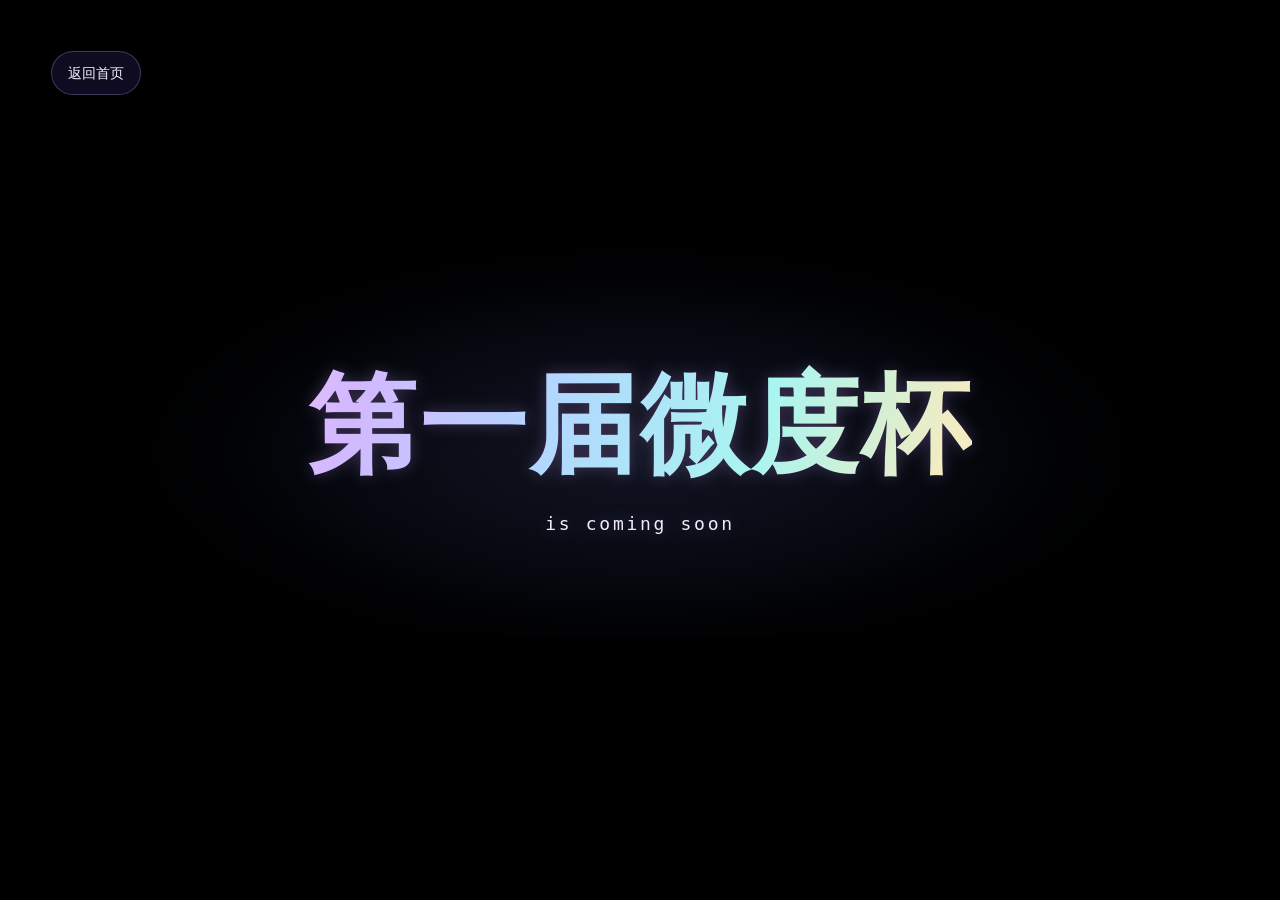
==== weidu-cup.html @ 7e23076c "Add files via upload" ====
<!doctype html>
<html lang="zh-CN">
<head>
  <meta charset="utf-8">
  <meta name="viewport" content="width=device-width, initial-scale=1">
  <meta name="color-scheme" content="dark">
  <meta name="description" content="第一届微度杯即将到来。">
  <title>微度杯 · Happy everyday</title>
  <link rel="icon" href="favicon.ico" sizes="any">
  <link rel="stylesheet" href="weidu-cup.css">
</head>
<body>
  <header class="cup-header">
    <a class="cup-back" href="index.html#top">返回首页</a>
  </header>
  <main class="cup-stage" aria-labelledby="cup-title">
    <div class="cup-reveal">
      <h1 class="cup-title" id="cup-title">
        <span class="cup-title-name">第一届微度杯</span>
        <span class="cup-title-status" lang="en">is coming soon</span>
      </h1>
    </div>
  </main>
</body>
</html>
---- weidu-cup.css ----
:root {
  color-scheme: dark;
  --stage: #000;
  --ink: #f4f2ff;
  --edge: clamp(16px, 4vw, 54px);
  --sans: "PingFang SC", "Microsoft YaHei", "Noto Sans CJK SC", system-ui, sans-serif;
}

*, *::before, *::after { box-sizing: border-box; }
body { margin: 0; background: var(--stage); color: var(--ink); font: 1rem/1.5 var(--sans); }

.cup-header {
  position: absolute;
  z-index: 1;
  top: max(var(--edge), env(safe-area-inset-top));
  left: max(var(--edge), env(safe-area-inset-left));
}
.cup-back {
  display: inline-flex;
  align-items: center;
  min-height: 44px;
  padding: 0 16px;
  border: 1px solid #c9bcff42;
  border-radius: 100px;
  background: #13102acd;
  color: var(--ink);
  font-size: .875rem;
  text-decoration: none;
  transition: background-color .25s ease, border-color .25s ease, box-shadow .25s ease;
}
.cup-back:hover {
  border-color: #d5b8ff95;
  background: #25203d;
  box-shadow: -4px 2px 18px #af6dff42, 4px -2px 20px #57e7ff2c;
}
.cup-back:focus-visible { outline: 2px solid #cbb7ff; outline-offset: 4px; }

.cup-stage {
  position: relative;
  isolation: isolate;
  display: grid;
  place-items: center;
  min-height: 100vh;
  min-height: 100svh;
  overflow: hidden;
  padding: max(82px, calc(var(--edge) + 50px)) var(--edge);
  background: var(--stage);
}
.cup-reveal {
  position: relative;
  isolation: isolate;
  max-width: 100%;
}
.cup-reveal::before {
  position: absolute;
  z-index: -1;
  inset: -70% -26% -58%;
  background: radial-gradient(ellipse at 50% 53%, #829dfb64 0%, #748ef94c 22%,
    #5277da35 43%, #344c9c14 58%, transparent 73%);
  opacity: .34;
  content: "";
  pointer-events: none;
  animation: cup-halo-breathe 4.8s ease-in-out infinite;
}

.cup-title {
  position: relative;
  display: grid;
  justify-items: center;
  gap: clamp(13px, 3vh, 25px);
  max-width: 100%;
  margin: 0;
  text-align: center;
  filter: drop-shadow(0 0 8px #c999ff45);
  animation: cup-breathe 4.8s ease-in-out infinite;
}
.cup-title-name {
  color: #ebd9ff;
  font-size: clamp(1.75rem, 8.7vw, 6.75rem);
  font-weight: 850;
  letter-spacing: .025em;
  line-height: 1.15;
}
@supports (background-clip: text) {
  .cup-title-name {
    background-image: linear-gradient(106deg, #facaf3 0%, #d3b8ff 17%, #b2d7ff 34%,
      #a9f5ef 52%, #f3ecc2 68%, #ffd6ec 84%, #d6c4ff 100%);
    background-clip: text;
    background-size: 175% 100%;
    background-position: 30% 50%;
    color: transparent;
    animation: cup-spectrum 8.8s ease-in-out infinite;
  }
}
.cup-title-status {
  color: #f1ebff;
  font: 500 clamp(.875rem, 1.7vw, 1.125rem)/1.35 Consolas, ui-monospace, monospace;
  letter-spacing: .15em;
}

@keyframes cup-breathe {
  0%, 100% { transform: scale(1); filter: drop-shadow(0 0 8px #c999ff45); }
  50% { transform: scale(1.028); filter: drop-shadow(0 0 21px #a298ff9c) drop-shadow(0 0 8px #70e7ff60); }
}
@keyframes cup-spectrum {
  0%, 100% { background-position: 0% 50%; }
  50% { background-position: 100% 50%; }
}
@keyframes cup-halo-breathe {
  0%, 100% { opacity: .34; transform: scale(.94); }
  50% { opacity: .85; transform: scale(1.045); }
}

@media (prefers-reduced-motion: reduce) {
  .cup-reveal::before, .cup-title, .cup-title-name { animation: none; }
  .cup-back { transition: none; }
}
@media (forced-colors: active) {
  .cup-title-name { background: none; color: CanvasText; }
}
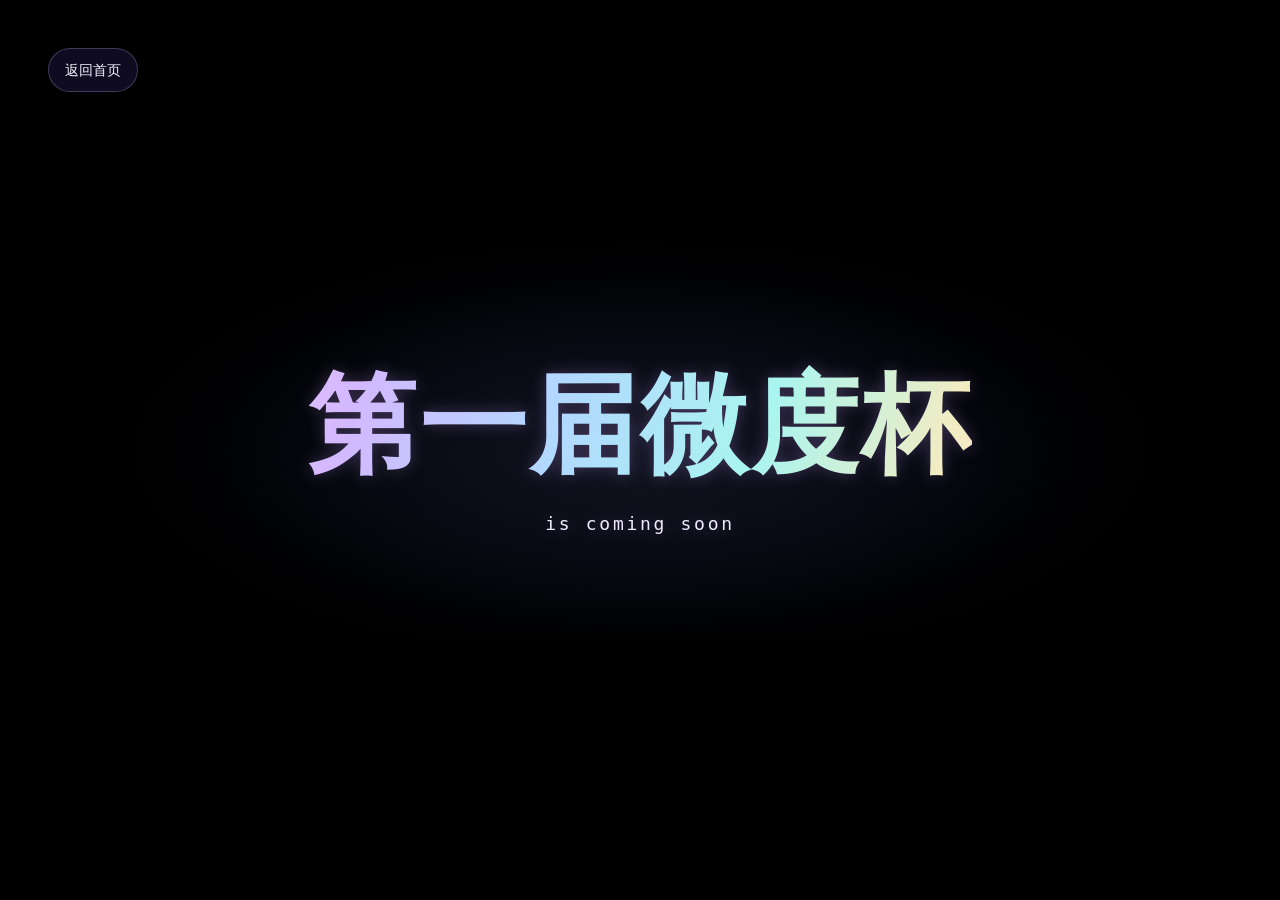
==== commit 4b8e548e: "Add files via upload" ====
--- a/weidu-cup.html
+++ b/weidu-cup.html
@@ -3,23 +3,83 @@
 <head>
   <meta charset="utf-8">
   <meta name="viewport" content="width=device-width, initial-scale=1">
-  <meta name="color-scheme" content="dark">
-  <meta name="description" content="第一届微度杯即将到来。">
+  <meta name="description" content="第一届微度杯晋级赛对阵图与实时赛果。">
   <title>微度杯 · Happy everyday</title>
   <link rel="icon" href="favicon.ico" sizes="any">
+  <link rel="apple-touch-icon" href="happy-everyday-mark.png">
   <link rel="stylesheet" href="weidu-cup.css">
+  <script defer src="weidu-cup-data.js"></script>
+  <script defer src="weidu-cup.js"></script>
 </head>
-<body>
-  <header class="cup-header">
-    <a class="cup-back" href="index.html#top">返回首页</a>
-  </header>
-  <main class="cup-stage" aria-labelledby="cup-title">
-    <div class="cup-reveal">
-      <h1 class="cup-title" id="cup-title">
-        <span class="cup-title-name">第一届微度杯</span>
-        <span class="cup-title-status" lang="en">is coming soon</span>
-      </h1>
-    </div>
-  </main>
+<body data-cup-mode="bracket" data-apple-theme="light">
+  <!-- 模式一：未开赛预告页（在 weidu-cup-data.js 中设 mode: "coming-soon" 时启用） -->
+  <div id="cup-coming-soon" class="cup-teaser" hidden>
+    <header class="cup-header">
+      <a class="cup-back" href="index.html#top">返回首页</a>
+    </header>
+    <main class="cup-stage" aria-labelledby="cup-teaser-title">
+      <div class="cup-reveal">
+        <h1 class="cup-title" id="cup-teaser-title">
+          <span class="cup-title-name">第一届微度杯</span>
+          <span class="cup-title-status" lang="en">is coming soon</span>
+        </h1>
+      </div>
+    </main>
+  </div>
+
+  <!-- 模式二：Apple 风格正式晋级赛对阵页（在 weidu-cup-data.js 中设 mode: "bracket" 时启用） -->
+  <div id="cup-bracket-app" class="apple-page">
+    <header class="apple-nav">
+      <div class="apple-nav-inner">
+        <div class="apple-nav-left">
+          <a class="apple-back-link" href="index.html#top" aria-label="返回 Happy everyday 首页">
+            <svg width="16" height="16" viewBox="0 0 16 16" fill="none" aria-hidden="true">
+              <path d="M10 3.5L5.5 8L10 12.5" stroke="currentColor" stroke-width="1.75" stroke-linecap="round" stroke-linejoin="round"/>
+            </svg>
+            <span>返回首页</span>
+          </a>
+          <span class="apple-nav-divider" aria-hidden="true"></span>
+          <span class="apple-nav-brand" id="nav-tournament-name">微度杯</span>
+        </div>
+
+        <div class="apple-nav-right">
+          <div class="apple-segmented" role="tablist" aria-label="赛区视图切换">
+            <button type="button" class="apple-seg-btn is-active" role="tab" aria-selected="true" data-zone-filter="all">全景对阵</button>
+            <button type="button" class="apple-seg-btn" role="tab" aria-selected="false" data-zone-filter="left" id="tab-left-zone">上半区</button>
+            <button type="button" class="apple-seg-btn" role="tab" aria-selected="false" data-zone-filter="center">总决赛</button>
+            <button type="button" class="apple-seg-btn" role="tab" aria-selected="false" data-zone-filter="right" id="tab-right-zone">下半区</button>
+          </div>
+          <button type="button" class="apple-theme-btn" id="apple-theme-toggle" aria-label="切换浅色或深色外观">
+            <span id="apple-theme-label">深色外观</span>
+          </button>
+        </div>
+      </div>
+    </header>
+
+    <main class="apple-main">
+      <section class="apple-hero" aria-labelledby="bracket-main-title">
+        <p class="apple-eyebrow" id="bracket-eyebrow">WEIDU CUP · TOURNAMENT</p>
+        <h1 class="apple-hero-title" id="bracket-main-title">第一届微度杯</h1>
+        <p class="apple-hero-subtitle" id="bracket-subtitle">双半区单败淘汰赛 · 胜者晋级 · 巅峰决战</p>
+
+        <div class="apple-metrics" id="bracket-metrics" aria-label="赛事概览指标"></div>
+      </section>
+
+      <section class="apple-showcase-shell" aria-label="晋级赛淘汰对阵图">
+        <div class="apple-bracket-surface">
+          <div class="bracket-scroll-viewport" id="bracket-viewport">
+            <div class="bracket-board" id="bracket-board">
+              <div class="bracket-round-headers" id="bracket-headers" aria-hidden="true"></div>
+              <div class="bracket-stage" id="bracket-stage">
+                <svg class="bracket-lines-svg" id="bracket-svg" aria-hidden="true"></svg>
+                <div class="bracket-columns" id="bracket-columns"></div>
+              </div>
+            </div>
+          </div>
+        </div>
+        <p class="apple-footnote">提示：将鼠标悬停或轻触任意队伍名称，可高亮追踪该队伍的完整晋级轨迹。</p>
+      </section>
+    </main>
+  </div>
 </body>
 </html>
--- a/weidu-cup.css
+++ b/weidu-cup.css
@@ -1,20 +1,874 @@
+/* ==========================================================================
+   Weidu Cup — Apple Minimalist Showcase Style + Symmetric Playoffs Bracket
+   Inspired by Cupertino HIG / StyleKit Apple Style
+   ========================================================================== */
+
 :root {
+  --apple-sans: -apple-system, BlinkMacSystemFont, "SF Pro Display", "SF Pro Text",
+    "PingFang SC", "Hiragino Sans GB", "Microsoft YaHei", "Noto Sans CJK SC", system-ui, sans-serif;
+  --edge: clamp(16px, 4vw, 48px);
+
+  /* Cupertino Light Tokens (Default Apple Showcase) */
+  --bg-canvas: #f5f5f7;
+  --bg-surface: #ffffff;
+  --bg-elevated: #ffffff;
+  --bg-subtle: #f5f5f7;
+  --bg-nav: rgba(255, 255, 255, 0.76);
+  --bg-seg: rgba(118, 118, 128, 0.12);
+  --bg-seg-active: #ffffff;
+
+  --ink-primary: #1d1d1f;
+  --ink-secondary: #6e6e73;
+  --ink-tertiary: #86868b;
+  --ink-loser: #8e8e93;
+
+  --line-hairline: rgba(0, 0, 0, 0.07);
+  --line-card: rgba(0, 0, 0, 0.08);
+  --line-connector: #d2d2d7;
+  --line-connector-win: #0071e3;
+
+  --accent-blue: #0071e3;
+  --accent-blue-soft: rgba(0, 113, 227, 0.10);
+  --accent-gold: #b8860b;
+  --accent-gold-bright: #d49b19;
+  --accent-gold-soft: rgba(212, 155, 25, 0.12);
+  --accent-gold-border: rgba(212, 155, 25, 0.34);
+
+  --shadow-surface: 0 20px 60px rgba(0, 0, 0, 0.045), 0 2px 10px rgba(0, 0, 0, 0.03);
+  --shadow-card: 0 2px 10px rgba(0, 0, 0, 0.035), 0 1px 2px rgba(0, 0, 0, 0.03);
+  --shadow-card-hover: 0 10px 26px rgba(0, 0, 0, 0.08), 0 2px 6px rgba(0, 0, 0, 0.04);
+  --shadow-finals: 0 14px 38px rgba(0, 0, 0, 0.075), 0 2px 8px rgba(0, 0, 0, 0.04);
+  --shadow-seg: 0 2px 6px rgba(0, 0, 0, 0.08), 0 0.5px 1px rgba(0, 0, 0, 0.06);
+}
+
+body[data-apple-theme="dark"] {
   color-scheme: dark;
+  --bg-canvas: #000000;
+  --bg-surface: #111113;
+  --bg-elevated: #1c1c1e;
+  --bg-subtle: #161618;
+  --bg-nav: rgba(22, 22, 24, 0.76);
+  --bg-seg: rgba(118, 118, 128, 0.24);
+  --bg-seg-active: #3a3a3c;
+
+  --ink-primary: #f5f5f7;
+  --ink-secondary: #a1a1a6;
+  --ink-tertiary: #6e6e73;
+  --ink-loser: #636366;
+
+  --line-hairline: rgba(255, 255, 255, 0.09);
+  --line-card: rgba(255, 255, 255, 0.10);
+  --line-connector: #38383a;
+  --line-connector-win: #2997ff;
+
+  --accent-blue: #2997ff;
+  --accent-blue-soft: rgba(41, 151, 255, 0.16);
+  --accent-gold: #f5c451;
+  --accent-gold-bright: #ffd469;
+  --accent-gold-soft: rgba(245, 196, 81, 0.15);
+  --accent-gold-border: rgba(245, 196, 81, 0.38);
+
+  --shadow-surface: 0 24px 64px rgba(0, 0, 0, 0.55);
+  --shadow-card: 0 4px 14px rgba(0, 0, 0, 0.32);
+  --shadow-card-hover: 0 12px 28px rgba(0, 0, 0, 0.52);
+  --shadow-finals: 0 16px 42px rgba(0, 0, 0, 0.58);
+  --shadow-seg: 0 2px 6px rgba(0, 0, 0, 0.35);
+}
+
+*, *::before, *::after {
+  box-sizing: border-box;
+}
+
+[hidden] {
+  display: none !important;
+}
+
+html {
+  -webkit-font-smoothing: antialiased;
+  -moz-osx-font-smoothing: grayscale;
+  text-rendering: optimizeLegibility;
+}
+
+body {
+  margin: 0;
+  background: var(--bg-canvas);
+  color: var(--ink-primary);
+  font-family: var(--apple-sans);
+  line-height: 1.47059;
+  transition: background-color 0.3s ease, color 0.3s ease;
+}
+
+body[data-cup-mode="coming-soon"] {
+  background: #000;
+  color: #f4f2ff;
+  color-scheme: dark;
+}
+
+button {
+  font: inherit;
+  color: inherit;
+  cursor: pointer;
+}
+
+/* ==========================================================================
+    Sticky Frosted Glass Navigation (Apple HIG)
+   ========================================================================== */
+.apple-nav {
+  position: sticky;
+  top: 0;
+  z-index: 30;
+  background: var(--bg-nav);
+  backdrop-filter: saturate(180%) blur(20px);
+  -webkit-backdrop-filter: saturate(180%) blur(20px);
+  border-bottom: 1px solid var(--line-hairline);
+}
+
+.apple-nav-inner {
+  max-width: 1480px;
+  margin: 0 auto;
+  min-height: 54px;
+  padding: 8px var(--edge);
+  display: flex;
+  align-items: center;
+  justify-content: space-between;
+  gap: 12px 20px;
+  flex-wrap: wrap;
+}
+
+.apple-nav-left {
+  display: flex;
+  align-items: center;
+  gap: 12px;
+}
+
+.apple-back-link {
+  display: inline-flex;
+  align-items: center;
+  gap: 4px;
+  color: var(--accent-blue);
+  text-decoration: none;
+  font-size: 0.875rem;
+  font-weight: 500;
+  padding: 6px 10px 6px 6px;
+  border-radius: 980px;
+  transition: background-color 0.2s ease, opacity 0.2s ease;
+}
+
+.apple-back-link:hover {
+  background: var(--accent-blue-soft);
+}
+
+.apple-nav-divider {
+  width: 1px;
+  height: 15px;
+  background: var(--line-hairline);
+}
+
+.apple-nav-brand {
+  font-size: 0.9rem;
+  font-weight: 600;
+  letter-spacing: -0.01em;
+  color: var(--ink-primary);
+}
+
+.apple-nav-right {
+  display: flex;
+  align-items: center;
+  gap: 10px;
+  flex-wrap: wrap;
+}
+
+.apple-segmented {
+  display: inline-flex;
+  align-items: center;
+  padding: 3px;
+  border-radius: 980px;
+  background: var(--bg-seg);
+  gap: 2px;
+}
+
+.apple-seg-btn {
+  border: 0;
+  background: transparent;
+  padding: 5px 13px;
+  border-radius: 980px;
+  font-size: 0.8125rem;
+  font-weight: 500;
+  color: var(--ink-secondary);
+  transition: background-color 0.22s ease, color 0.22s ease, box-shadow 0.22s ease;
+  white-space: nowrap;
+}
+
+.apple-seg-btn:hover {
+  color: var(--ink-primary);
+}
+
+.apple-seg-btn.is-active {
+  background: var(--bg-seg-active);
+  color: var(--ink-primary);
+  font-weight: 600;
+  box-shadow: var(--shadow-seg);
+}
+
+.apple-theme-btn {
+  border: 1px solid var(--line-card);
+  background: var(--bg-elevated);
+  color: var(--ink-primary);
+  padding: 6px 14px;
+  border-radius: 980px;
+  font-size: 0.8125rem;
+  font-weight: 500;
+  transition: border-color 0.2s ease, transform 0.18s ease, box-shadow 0.2s ease;
+}
+
+.apple-theme-btn:hover {
+  box-shadow: var(--shadow-card);
+}
+
+/* ==========================================================================
+    Apple Product Showcase Hero Section
+   ========================================================================== */
+.apple-main {
+  max-width: 1520px;
+  margin: 0 auto;
+  padding: clamp(22px, 3vw, 40px) var(--edge) clamp(40px, 5vw, 72px);
+}
+
+.apple-hero {
+  text-align: center;
+  max-width: 760px;
+  margin: 0 auto clamp(20px, 2.6vw, 32px);
+}
+
+.apple-eyebrow {
+  margin: 0 0 6px;
+  font-size: 0.76rem;
+  font-weight: 600;
+  letter-spacing: 0.12em;
+  text-transform: uppercase;
+  color: var(--accent-blue);
+}
+
+.apple-hero-title {
+  margin: 0;
+  font-size: clamp(1.95rem, 3.8vw, 2.85rem);
+  font-weight: 700;
+  letter-spacing: -0.032em;
+  line-height: 1.08;
+  color: var(--ink-primary);
+}
+
+.apple-hero-subtitle {
+  margin: 8px auto 0;
+  font-size: clamp(0.92rem, 1.3vw, 1.06rem);
+  font-weight: 400;
+  letter-spacing: -0.01em;
+  color: var(--ink-secondary);
+}
+
+.apple-metrics {
+  margin-top: 16px;
+  display: inline-flex;
+  flex-wrap: wrap;
+  justify-content: center;
+  gap: 10px;
+}
+
+.apple-metric-pill {
+  display: inline-flex;
+  align-items: center;
+  gap: 8px;
+  padding: 7px 16px;
+  border-radius: 980px;
+  background: var(--bg-elevated);
+  border: 1px solid var(--line-card);
+  box-shadow: var(--shadow-card);
+  font-size: 0.84rem;
+}
+
+.apple-metric-label {
+  color: var(--ink-tertiary);
+}
+
+.apple-metric-value {
+  font-weight: 600;
+  color: var(--ink-primary);
+  font-variant-numeric: tabular-nums;
+}
+
+.apple-metric-pill.is-champion {
+  border-color: var(--accent-gold-border);
+  background: var(--accent-gold-soft);
+}
+
+.apple-metric-pill.is-champion .apple-metric-value {
+  color: var(--accent-gold);
+}
+
+/* ==========================================================================
+    Showcase Surface & Bracket Board
+   ========================================================================== */
+.apple-showcase-shell {
+  display: flex;
+  flex-direction: column;
+  gap: 16px;
+}
+
+.apple-bracket-surface {
+  background: var(--bg-surface);
+  border: 1px solid var(--line-hairline);
+  border-radius: 28px;
+  box-shadow: var(--shadow-surface);
+  padding: clamp(18px, 2.2vw, 28px) clamp(20px, 2.6vw, 34px);
+  overflow: hidden;
+  transition: background-color 0.3s ease, border-color 0.3s ease;
+}
+
+.bracket-scroll-viewport {
+  width: 100%;
+  overflow-x: auto;
+  overflow-y: hidden;
+  padding-bottom: 4px;
+  scrollbar-width: thin;
+}
+
+.bracket-board {
+  min-width: 1140px;
+  width: 100%;
+}
+
+.bracket-board[data-team-count="8"] {
+  min-width: 900px;
+}
+
+.bracket-board[data-zone-view="left"],
+.bracket-board[data-zone-view="right"] {
+  min-width: 620px;
+  max-width: 840px;
+  margin: 0 auto;
+}
+
+.bracket-board[data-zone-view="center"] {
+  min-width: 300px;
+  max-width: 440px;
+  margin: 0 auto;
+}
+
+/* Round Headers */
+.bracket-round-headers {
+  display: grid;
+  gap: 18px;
+  margin-bottom: 14px;
+  padding-bottom: 12px;
+  border-bottom: 1px solid var(--line-hairline);
+}
+
+.bracket-round-headers[data-cols="7"] {
+  grid-template-columns: minmax(136px, 1fr) minmax(136px, 1fr) minmax(136px, 1fr) minmax(248px, 1.45fr) minmax(136px, 1fr) minmax(136px, 1fr) minmax(136px, 1fr);
+}
+
+.bracket-round-headers[data-cols="5"] {
+  grid-template-columns: minmax(150px, 1fr) minmax(150px, 1fr) minmax(260px, 1.45fr) minmax(150px, 1fr) minmax(150px, 1fr);
+}
+
+.bracket-round-headers[data-cols="3"] {
+  grid-template-columns: repeat(3, minmax(160px, 1fr));
+}
+
+.bracket-round-headers[data-cols="2"] {
+  grid-template-columns: repeat(2, minmax(180px, 1fr));
+}
+
+.bracket-round-headers[data-cols="1"] {
+  grid-template-columns: minmax(260px, 460px);
+  justify-content: center;
+}
+
+.round-col-header {
+  text-align: center;
+  display: flex;
+  flex-direction: column;
+  gap: 2px;
+}
+
+.round-col-zone {
+  font-size: 0.7rem;
+  font-weight: 600;
+  letter-spacing: 0.08em;
+  text-transform: uppercase;
+  color: var(--ink-tertiary);
+}
+
+.round-col-title {
+  font-size: 0.86rem;
+  font-weight: 600;
+  color: var(--ink-secondary);
+}
+
+.round-col-header.is-center .round-col-zone {
+  color: var(--accent-gold);
+}
+
+.round-col-header.is-center .round-col-title {
+  color: var(--ink-primary);
+  font-weight: 700;
+}
+
+/* Bracket Stage & Dynamic SVG Connectors */
+.bracket-stage {
+  position: relative;
+  min-height: 516px;
+}
+
+.bracket-board[data-team-count="8"] .bracket-stage {
+  min-height: 440px;
+}
+
+.bracket-board[data-zone-view="center"] .bracket-stage {
+  min-height: 320px;
+}
+
+.bracket-lines-svg {
+  position: absolute;
+  inset: 0;
+  width: 100%;
+  height: 100%;
+  pointer-events: none;
+  z-index: 1;
+  overflow: visible;
+}
+
+.bracket-connector {
+  fill: none;
+  stroke: var(--line-connector);
+  stroke-width: 1.65;
+  stroke-linecap: round;
+  stroke-linejoin: round;
+  transition: stroke 0.25s ease, stroke-width 0.25s ease, opacity 0.25s ease;
+}
+
+.bracket-connector.is-decided {
+  stroke: color-mix(in srgb, var(--accent-blue) 48%, var(--line-connector));
+}
+
+.bracket-connector.is-gold {
+  stroke: color-mix(in srgb, var(--accent-gold-bright) 68%, var(--line-connector));
+}
+
+/* Columns Grid */
+.bracket-columns {
+  position: relative;
+  z-index: 2;
+  display: grid;
+  gap: 18px;
+  min-height: inherit;
+}
+
+.bracket-columns[data-cols="7"] {
+  grid-template-columns: minmax(136px, 1fr) minmax(136px, 1fr) minmax(136px, 1fr) minmax(248px, 1.45fr) minmax(136px, 1fr) minmax(136px, 1fr) minmax(136px, 1fr);
+}
+
+.bracket-columns[data-cols="5"] {
+  grid-template-columns: minmax(150px, 1fr) minmax(150px, 1fr) minmax(260px, 1.45fr) minmax(150px, 1fr) minmax(150px, 1fr);
+}
+
+.bracket-columns[data-cols="3"] {
+  grid-template-columns: repeat(3, minmax(160px, 1fr));
+}
+
+.bracket-columns[data-cols="2"] {
+  grid-template-columns: repeat(2, minmax(180px, 1fr));
+}
+
+.bracket-columns[data-cols="1"] {
+  grid-template-columns: minmax(260px, 440px);
+  justify-content: center;
+}
+
+.bracket-col {
+  display: flex;
+  flex-direction: column;
+  justify-content: space-around;
+  gap: 10px;
+}
+
+/* ==========================================================================
+    Matchup Card (Pure Team Name + Score, Zero Clutter)
+   ========================================================================== */
+.match-card {
+  background: var(--bg-elevated);
+  border: 1px solid var(--line-card);
+  border-radius: 14px;
+  box-shadow: var(--shadow-card);
+  overflow: hidden;
+  transition: transform 0.22s cubic-bezier(0.22, 1, 0.36, 1),
+    box-shadow 0.22s ease,
+    border-color 0.22s ease,
+    opacity 0.22s ease;
+}
+
+.match-card:hover {
+  transform: translateY(-1.5px);
+  box-shadow: var(--shadow-card-hover);
+}
+
+.team-slot {
+  display: flex;
+  align-items: center;
+  justify-content: space-between;
+  gap: 8px;
+  padding: 8px 12px;
+  min-height: 36px;
+  transition: background-color 0.2s ease, opacity 0.2s ease;
+}
+
+.team-slot + .team-slot {
+  border-top: 1px solid var(--line-hairline);
+}
+
+.team-name-wrap {
+  display: flex;
+  align-items: center;
+  gap: 7px;
+  min-width: 0;
+  flex: 1;
+}
+
+.win-dot {
+  width: 6px;
+  height: 6px;
+  border-radius: 50%;
+  flex: none;
+  background: transparent;
+  transition: background-color 0.2s ease, transform 0.2s ease;
+}
+
+.team-name {
+  font-size: 0.875rem;
+  font-weight: 500;
+  color: var(--ink-primary);
+  white-space: nowrap;
+  overflow: hidden;
+  text-overflow: ellipsis;
+  letter-spacing: -0.01em;
+}
+
+.team-score {
+  flex: none;
+  min-width: 26px;
+  height: 23px;
+  padding: 0 7px;
+  border-radius: 7px;
+  display: inline-flex;
+  align-items: center;
+  justify-content: center;
+  font-size: 0.82rem;
+  font-weight: 600;
+  font-variant-numeric: tabular-nums;
+  background: var(--bg-subtle);
+  color: var(--ink-secondary);
+}
+
+/* Winner / Loser / Pending Hierarchy */
+.team-slot.is-winner {
+  background: color-mix(in srgb, var(--accent-blue) 4%, transparent);
+}
+
+.team-slot.is-winner .win-dot {
+  background: var(--accent-blue);
+}
+
+.team-slot.is-winner .team-name {
+  font-weight: 650;
+  color: var(--ink-primary);
+}
+
+.team-slot.is-winner .team-score {
+  background: var(--accent-blue-soft);
+  color: var(--accent-blue);
+  font-weight: 700;
+}
+
+.team-slot.is-loser .team-name {
+  color: var(--ink-loser);
+  font-weight: 400;
+}
+
+.team-slot.is-loser .team-score {
+  background: transparent;
+  color: var(--ink-loser);
+  font-weight: 500;
+}
+
+.team-slot.is-tbd .team-name {
+  color: var(--ink-tertiary);
+  font-weight: 400;
+}
+
+.team-slot.is-tbd .team-score {
+  background: transparent;
+  color: var(--ink-tertiary);
+  font-weight: 400;
+}
+
+/* ==========================================================================
+    Center Championship Column (Trophy + Side-by-Side Finals Duel like NBA Playoffs)
+   ========================================================================== */
+.bracket-col-center {
+  position: relative;
+  display: flex;
+  flex-direction: column;
+  justify-content: center;
+  align-items: stretch;
+}
+
+.finals-assembly {
+  position: relative;
+  display: flex;
+  flex-direction: column;
+  align-items: center;
+}
+
+/* Champion Trophy Card anchored right above the Finals Duel Card */
+.champion-crown-card {
+  position: absolute;
+  bottom: calc(100% + 18px);
+  left: 50%;
+  transform: translateX(-50%);
+  width: min(100%, 236px);
+  padding: 14px 16px;
+  border-radius: 20px;
+  background: var(--bg-elevated);
+  border: 1px solid var(--line-card);
+  box-shadow: var(--shadow-card);
+  text-align: center;
+  display: flex;
+  flex-direction: column;
+  align-items: center;
+  gap: 5px;
+  transition: border-color 0.25s ease, box-shadow 0.25s ease, transform 0.25s ease;
+}
+
+.bracket-board[data-zone-view="center"] .champion-crown-card {
+  position: static;
+  transform: none;
+  margin-bottom: 18px;
+}
+
+.champion-crown-card.has-champion {
+  border-color: var(--accent-gold-border);
+  background:
+    radial-gradient(ellipse at 50% 0%, var(--accent-gold-soft), transparent 72%),
+    var(--bg-elevated);
+  box-shadow: 0 12px 32px rgba(212, 155, 25, 0.14), var(--shadow-card);
+}
+
+.trophy-icon {
+  width: 36px;
+  height: 36px;
+  display: grid;
+  place-items: center;
+  border-radius: 11px;
+  background: var(--accent-gold-soft);
+  color: var(--accent-gold-bright);
+}
+
+.champion-label {
+  font-size: 0.7rem;
+  font-weight: 600;
+  letter-spacing: 0.1em;
+  text-transform: uppercase;
+  color: var(--accent-gold);
+}
+
+.champion-name {
+  font-size: 1.06rem;
+  font-weight: 700;
+  letter-spacing: -0.02em;
+  color: var(--ink-primary);
+  max-width: 100%;
+  white-space: nowrap;
+  overflow: hidden;
+  text-overflow: ellipsis;
+}
+
+.champion-crown-card:not(.has-champion) .champion-name {
+  color: var(--ink-tertiary);
+  font-weight: 500;
+  font-size: 0.92rem;
+}
+
+/* Side-by-Side Horizontal Grand Finals Card (NBA Playoffs Center Style, Name + Score Only) */
+.finals-duel-card {
+  width: 100%;
+  background: var(--bg-elevated);
+  border: 1px solid var(--line-card);
+  border-radius: 20px;
+  box-shadow: var(--shadow-finals);
+  padding: 14px;
+  display: flex;
+  flex-direction: column;
+  gap: 10px;
+}
+
+.finals-duel-badge {
+  text-align: center;
+  font-size: 0.72rem;
+  font-weight: 600;
+  letter-spacing: 0.08em;
+  color: var(--ink-tertiary);
+}
+
+.finals-duel-grid {
+  display: grid;
+  grid-template-columns: 1fr auto 1fr;
+  align-items: stretch;
+  gap: 8px;
+}
+
+.finals-contender {
+  display: flex;
+  flex-direction: column;
+  align-items: center;
+  justify-content: center;
+  gap: 8px;
+  padding: 14px 8px;
+  border-radius: 14px;
+  background: var(--bg-subtle);
+  border: 1px solid transparent;
+  text-align: center;
+  min-width: 0;
+  transition: border-color 0.2s ease, background-color 0.2s ease, opacity 0.2s ease;
+}
+
+.finals-contender-zone {
+  font-size: 0.68rem;
+  font-weight: 600;
+  color: var(--ink-tertiary);
+  letter-spacing: 0.04em;
+}
+
+.finals-contender-name {
+  font-size: 0.94rem;
+  font-weight: 650;
+  color: var(--ink-primary);
+  width: 100%;
+  white-space: nowrap;
+  overflow: hidden;
+  text-overflow: ellipsis;
+}
+
+.finals-contender-score {
+  font-size: 1.5rem;
+  font-weight: 700;
+  line-height: 1.1;
+  font-variant-numeric: tabular-nums;
+  letter-spacing: -0.03em;
+  color: var(--ink-secondary);
+}
+
+.finals-contender.is-winner {
+  background: var(--accent-gold-soft);
+  border-color: var(--accent-gold-border);
+}
+
+.finals-contender.is-winner .finals-contender-score {
+  color: var(--accent-gold);
+}
+
+.finals-contender.is-loser {
+  opacity: 0.62;
+}
+
+.finals-contender.is-tbd .finals-contender-name,
+.finals-contender.is-tbd .finals-contender-score {
+  color: var(--ink-tertiary);
+  font-weight: 500;
+}
+
+.finals-vs {
+   align-self: center;
+  font-size: 0.72rem;
+  font-weight: 700;
+  letter-spacing: 0.06em;
+  color: var(--ink-tertiary);
+}
+
+/* ==========================================================================
+    Interactive Team Journey Highlight (Hover / Tap any team)
+   ========================================================================== */
+.bracket-board.is-highlighting .team-slot:not(.is-team-focus),
+.bracket-board.is-highlighting .finals-contender:not(.is-team-focus) {
+  opacity: 0.34;
+}
+
+.bracket-board.is-highlighting .team-slot.is-team-focus {
+  background: var(--accent-blue-soft);
+  opacity: 1;
+}
+
+.bracket-board.is-highlighting .finals-contender.is-team-focus {
+  opacity: 1;
+  border-color: var(--accent-blue);
+}
+
+.bracket-board.is-highlighting .bracket-connector:not(.is-path-focus) {
+  opacity: 0.22;
+}
+
+.bracket-board.is-highlighting .bracket-connector.is-path-focus {
+  stroke: var(--accent-blue);
+  stroke-width: 2.5;
+  opacity: 1;
+}
+
+.apple-footnote {
+  margin: 0;
+  text-align: center;
+  font-size: 0.8125rem;
+  color: var(--ink-tertiary);
+}
+
+/* ==========================================================================
+    Responsive Adjustments
+   ========================================================================== */
+@media (max-width: 780px) {
+  .apple-nav-inner {
+    justify-content: center;
+  }
+  .apple-nav-left {
+    width: 100%;
+    justify-content: space-between;
+  }
+  .apple-nav-divider {
+    display: none;
+  }
+  .apple-nav-right {
+    width: 100%;
+    justify-content: space-between;
+  }
+  .apple-seg-btn {
+    padding: 5px 10px;
+    font-size: 0.76rem;
+  }
+}
+
+/* ==========================================================================
+    Preserved "Coming Soon" Teaser Styles (mode: "coming-soon")
+   ========================================================================== */
+.cup-teaser {
   --stage: #000;
   --ink: #f4f2ff;
-  --edge: clamp(16px, 4vw, 54px);
-  --sans: "PingFang SC", "Microsoft YaHei", "Noto Sans CJK SC", system-ui, sans-serif;
-}
-
-*, *::before, *::after { box-sizing: border-box; }
-body { margin: 0; background: var(--stage); color: var(--ink); font: 1rem/1.5 var(--sans); }
+  position: relative;
+}
 
 .cup-header {
   position: absolute;
-  z-index: 1;
+  z-index: 2;
   top: max(var(--edge), env(safe-area-inset-top));
   left: max(var(--edge), env(safe-area-inset-left));
 }
+
 .cup-back {
   display: inline-flex;
   align-items: center;
@@ -23,17 +877,17 @@
   border: 1px solid #c9bcff42;
   border-radius: 100px;
   background: #13102acd;
-  color: var(--ink);
-  font-size: .875rem;
+  color: #f4f2ff;
+  font-size: 0.875rem;
   text-decoration: none;
-  transition: background-color .25s ease, border-color .25s ease, box-shadow .25s ease;
-}
+  transition: background-color 0.25s ease, border-color 0.25s ease, box-shadow 0.25s ease;
+}
+
 .cup-back:hover {
   border-color: #d5b8ff95;
   background: #25203d;
   box-shadow: -4px 2px 18px #af6dff42, 4px -2px 20px #57e7ff2c;
 }
-.cup-back:focus-visible { outline: 2px solid #cbb7ff; outline-offset: 4px; }
 
 .cup-stage {
   position: relative;
@@ -44,20 +898,22 @@
   min-height: 100svh;
   overflow: hidden;
   padding: max(82px, calc(var(--edge) + 50px)) var(--edge);
-  background: var(--stage);
-}
+  background: #000;
+}
+
 .cup-reveal {
   position: relative;
   isolation: isolate;
   max-width: 100%;
 }
+
 .cup-reveal::before {
   position: absolute;
   z-index: -1;
   inset: -70% -26% -58%;
   background: radial-gradient(ellipse at 50% 53%, #829dfb64 0%, #748ef94c 22%,
     #5277da35 43%, #344c9c14 58%, transparent 73%);
-  opacity: .34;
+  opacity: 0.34;
   content: "";
   pointer-events: none;
   animation: cup-halo-breathe 4.8s ease-in-out infinite;
@@ -74,13 +930,15 @@
   filter: drop-shadow(0 0 8px #c999ff45);
   animation: cup-breathe 4.8s ease-in-out infinite;
 }
+
 .cup-title-name {
   color: #ebd9ff;
   font-size: clamp(1.75rem, 8.7vw, 6.75rem);
   font-weight: 850;
-  letter-spacing: .025em;
+  letter-spacing: 0.025em;
   line-height: 1.15;
 }
+
 @supports (background-clip: text) {
   .cup-title-name {
     background-image: linear-gradient(106deg, #facaf3 0%, #d3b8ff 17%, #b2d7ff 34%,
@@ -92,29 +950,29 @@
     animation: cup-spectrum 8.8s ease-in-out infinite;
   }
 }
+
 .cup-title-status {
   color: #f1ebff;
-  font: 500 clamp(.875rem, 1.7vw, 1.125rem)/1.35 Consolas, ui-monospace, monospace;
-  letter-spacing: .15em;
+  font: 500 clamp(0.875rem, 1.7vw, 1.125rem)/1.35 Consolas, ui-monospace, monospace;
+  letter-spacing: 0.15em;
 }
 
 @keyframes cup-breathe {
   0%, 100% { transform: scale(1); filter: drop-shadow(0 0 8px #c999ff45); }
   50% { transform: scale(1.028); filter: drop-shadow(0 0 21px #a298ff9c) drop-shadow(0 0 8px #70e7ff60); }
 }
+
 @keyframes cup-spectrum {
   0%, 100% { background-position: 0% 50%; }
   50% { background-position: 100% 50%; }
 }
+
 @keyframes cup-halo-breathe {
-  0%, 100% { opacity: .34; transform: scale(.94); }
-  50% { opacity: .85; transform: scale(1.045); }
+  0%, 100% { opacity: 0.34; transform: scale(0.94); }
+  50% { opacity: 0.85; transform: scale(1.045); }
 }
 
 @media (prefers-reduced-motion: reduce) {
   .cup-reveal::before, .cup-title, .cup-title-name { animation: none; }
-  .cup-back { transition: none; }
-}
-@media (forced-colors: active) {
-  .cup-title-name { background: none; color: CanvasText; }
-}
+  .match-card, .bracket-connector { transition: none; }
+}
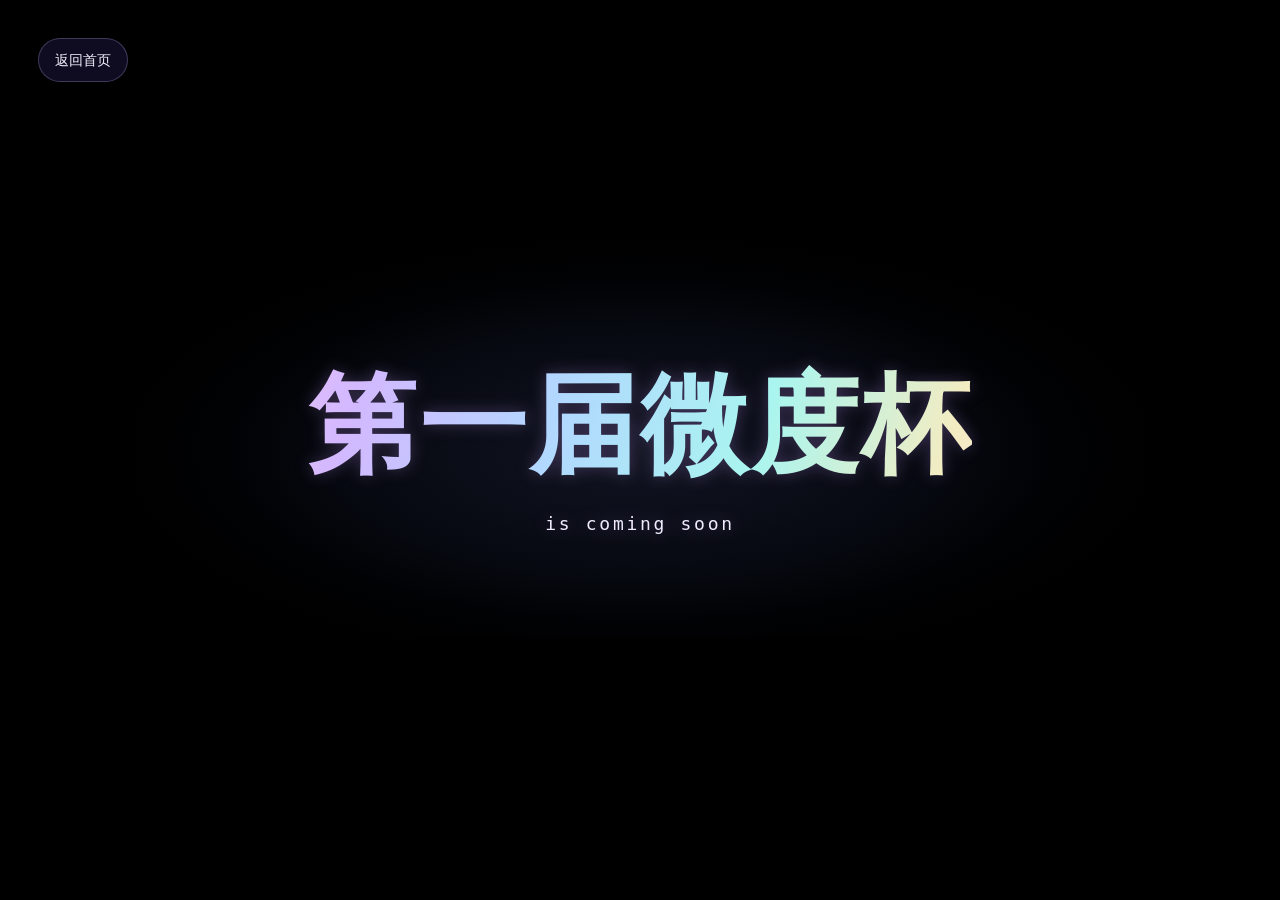
==== commit c14ba947: "Add files via upload" ====
--- a/weidu-cup.html
+++ b/weidu-cup.html
@@ -3,15 +3,16 @@
 <head>
   <meta charset="utf-8">
   <meta name="viewport" content="width=device-width, initial-scale=1">
-  <meta name="description" content="第一届微度杯晋级赛对阵图与实时赛果。">
+  <meta name="description" content="第一届微度杯晋级赛对阵图、个人积分榜与实时赛果。">
   <title>微度杯 · Happy everyday</title>
-  <link rel="icon" href="favicon.ico" sizes="any">
+  <link rel="icon" href="favicon.ico?v=2" sizes="any">
+  <link rel="icon" href="happy-everyday-mark.svg" type="image/svg+xml">
   <link rel="apple-touch-icon" href="happy-everyday-mark.png">
   <link rel="stylesheet" href="weidu-cup.css">
   <script defer src="weidu-cup-data.js"></script>
   <script defer src="weidu-cup.js"></script>
 </head>
-<body data-cup-mode="bracket" data-apple-theme="light">
+<body data-cup-mode="bracket" data-apple-theme="dark">
   <!-- 模式一：未开赛预告页（在 weidu-cup-data.js 中设 mode: "coming-soon" 时启用） -->
   <div id="cup-coming-soon" class="cup-teaser" hidden>
     <header class="cup-header">
@@ -39,33 +40,82 @@
             <span>返回首页</span>
           </a>
           <span class="apple-nav-divider" aria-hidden="true"></span>
-          <span class="apple-nav-brand" id="nav-tournament-name">微度杯</span>
+          <div class="apple-brand-wrap">
+            <img class="apple-brand-mark" src="happy-everyday-mark.png" alt="" width="24" height="24">
+            <span class="apple-nav-brand" id="nav-tournament-name">第一届微度杯</span>
+          </div>
         </div>
 
         <div class="apple-nav-right">
-          <div class="apple-segmented" role="tablist" aria-label="赛区视图切换">
+          <!-- 原版双区视图下的分区筛选（仅当 mode: "bracket" 时显示） -->
+          <div class="apple-segmented" id="symmetric-zone-tabs" role="tablist" aria-label="赛区视图切换" hidden>
             <button type="button" class="apple-seg-btn is-active" role="tab" aria-selected="true" data-zone-filter="all">全景对阵</button>
             <button type="button" class="apple-seg-btn" role="tab" aria-selected="false" data-zone-filter="left" id="tab-left-zone">上半区</button>
             <button type="button" class="apple-seg-btn" role="tab" aria-selected="false" data-zone-filter="center">总决赛</button>
             <button type="button" class="apple-seg-btn" role="tab" aria-selected="false" data-zone-filter="right" id="tab-right-zone">下半区</button>
           </div>
+
           <button type="button" class="apple-theme-btn" id="apple-theme-toggle" aria-label="切换浅色或深色外观">
-            <span id="apple-theme-label">深色外观</span>
+            <span id="apple-theme-label">浅色外观</span>
           </button>
         </div>
       </div>
     </header>
 
-    <main class="apple-main">
+    <main class="apple-main" id="apple-main">
       <section class="apple-hero" aria-labelledby="bracket-main-title">
         <p class="apple-eyebrow" id="bracket-eyebrow">WEIDU CUP · TOURNAMENT</p>
         <h1 class="apple-hero-title" id="bracket-main-title">第一届微度杯</h1>
-        <p class="apple-hero-subtitle" id="bracket-subtitle">双半区单败淘汰赛 · 胜者晋级 · 巅峰决战</p>
-
-        <div class="apple-metrics" id="bracket-metrics" aria-label="赛事概览指标"></div>
       </section>
 
-      <section class="apple-showcase-shell" aria-label="晋级赛淘汰对阵图">
+      <!-- 视图选项 A（新增）：左侧个人积分表 + 右侧从下到上金字塔晋级图 -->
+      <section id="view-pyramid" class="pyramid-workspace" aria-label="个人积分榜与金字塔晋级图">
+        <aside class="apple-standings-card" aria-labelledby="standings-title">
+          <div class="standings-header">
+            <div>
+              <p class="standings-eyebrow">STANDINGS</p>
+              <h2 class="standings-title" id="standings-title">个人积分榜</h2>
+            </div>
+            <span class="standings-meta" id="standings-count"></span>
+          </div>
+
+          <div class="standings-table-wrap">
+            <table class="standings-table">
+              <thead>
+                <tr>
+                  <th scope="col" class="col-rank">#</th>
+                  <th scope="col" class="col-player">姓名</th>
+                  <th scope="col" class="col-pts">个人积分</th>
+                  <th scope="col" class="col-gd">净胜球</th>
+                </tr>
+              </thead>
+              <tbody id="standings-tbody"></tbody>
+            </table>
+          </div>
+        </aside>
+
+        <div class="apple-pyramid-shell">
+          <div class="apple-bracket-surface pyramid-surface">
+            <div class="pyramid-surface-header">
+              <div class="pyramid-header-titles">
+                <span class="pyramid-eyebrow">CHAMPIONSHIP PYRAMID</span>
+                <h2 class="pyramid-title">八强淘汰晋级图</h2>
+              </div>
+            </div>
+
+            <div class="bracket-scroll-viewport">
+              <div class="pyramid-board" id="pyramid-board">
+                <svg class="bracket-lines-svg" id="pyramid-svg" aria-hidden="true"></svg>
+                <div class="pyramid-tiers" id="pyramid-tiers"></div>
+              </div>
+            </div>
+          </div>
+          <p class="apple-footnote">提示：悬停或轻触左侧积分榜姓名或右侧对阵选手，可联动高亮该选手的排名与晋级路径。</p>
+        </div>
+      </section>
+
+      <!-- 视图选项 B（保留原版）：16队/8队双半区左右对称汇聚对阵图 -->
+      <section id="view-symmetric" class="apple-showcase-shell" aria-label="双半区淘汰对阵图" hidden>
         <div class="apple-bracket-surface">
           <div class="bracket-scroll-viewport" id="bracket-viewport">
             <div class="bracket-board" id="bracket-board">
--- a/weidu-cup.css
+++ b/weidu-cup.css
@@ -1,18 +1,20 @@
 /* ==========================================================================
-   Weidu Cup — Apple Minimalist Showcase Style + Symmetric Playoffs Bracket
-   Inspired by Cupertino HIG / StyleKit Apple Style
+   Weidu Cup — Apple Minimalist Showcase Style
+   1) Pyramid View: Left Personal Standings Table + Bottom-to-Top 8-Player Bracket
+   2) Symmetric View: 16/8-Team Left-Right Converging Playoffs Bracket
    ========================================================================== */
 
 :root {
   --apple-sans: -apple-system, BlinkMacSystemFont, "SF Pro Display", "SF Pro Text",
     "PingFang SC", "Hiragino Sans GB", "Microsoft YaHei", "Noto Sans CJK SC", system-ui, sans-serif;
-  --edge: clamp(16px, 4vw, 48px);
-
-  /* Cupertino Light Tokens (Default Apple Showcase) */
+  --edge: clamp(16px, 3vw, 42px);
+
+  /* Cupertino Light Tokens */
   --bg-canvas: #f5f5f7;
   --bg-surface: #ffffff;
   --bg-elevated: #ffffff;
   --bg-subtle: #f5f5f7;
+  --bg-row-hover: rgba(0, 113, 227, 0.05);
   --bg-nav: rgba(255, 255, 255, 0.76);
   --bg-seg: rgba(118, 118, 128, 0.12);
   --bg-seg-active: #ffffff;
@@ -29,10 +31,15 @@
 
   --accent-blue: #0071e3;
   --accent-blue-soft: rgba(0, 113, 227, 0.10);
+  --accent-green: #1d8348;
+  --accent-green-soft: rgba(29, 131, 72, 0.10);
   --accent-gold: #b8860b;
   --accent-gold-bright: #d49b19;
   --accent-gold-soft: rgba(212, 155, 25, 0.12);
   --accent-gold-border: rgba(212, 155, 25, 0.34);
+  --accent-silver-soft: rgba(142, 142, 147, 0.16);
+  --accent-bronze-soft: rgba(180, 105, 55, 0.14);
+  --accent-bronze: #a05a2c;
 
   --shadow-surface: 0 20px 60px rgba(0, 0, 0, 0.045), 0 2px 10px rgba(0, 0, 0, 0.03);
   --shadow-card: 0 2px 10px rgba(0, 0, 0, 0.035), 0 1px 2px rgba(0, 0, 0, 0.03);
@@ -47,7 +54,8 @@
   --bg-surface: #111113;
   --bg-elevated: #1c1c1e;
   --bg-subtle: #161618;
-  --bg-nav: rgba(22, 22, 24, 0.76);
+  --bg-row-hover: rgba(41, 151, 255, 0.10);
+  --bg-nav: rgba(22, 22, 24, 0.78);
   --bg-seg: rgba(118, 118, 128, 0.24);
   --bg-seg-active: #3a3a3c;
 
@@ -63,10 +71,15 @@
 
   --accent-blue: #2997ff;
   --accent-blue-soft: rgba(41, 151, 255, 0.16);
+  --accent-green: #30d158;
+  --accent-green-soft: rgba(48, 209, 88, 0.14);
   --accent-gold: #f5c451;
   --accent-gold-bright: #ffd469;
   --accent-gold-soft: rgba(245, 196, 81, 0.15);
   --accent-gold-border: rgba(245, 196, 81, 0.38);
+  --accent-silver-soft: rgba(174, 174, 178, 0.20);
+  --accent-bronze-soft: rgba(210, 132, 82, 0.20);
+  --accent-bronze: #e09a6c;
 
   --shadow-surface: 0 24px 64px rgba(0, 0, 0, 0.55);
   --shadow-card: 0 4px 14px rgba(0, 0, 0, 0.32);
@@ -124,7 +137,7 @@
 }
 
 .apple-nav-inner {
-  max-width: 1480px;
+  max-width: 1760px;
   margin: 0 auto;
   min-height: 54px;
   padding: 8px var(--edge);
@@ -151,7 +164,7 @@
   font-weight: 500;
   padding: 6px 10px 6px 6px;
   border-radius: 980px;
-  transition: background-color 0.2s ease, opacity 0.2s ease;
+  transition: background-color 0.2s ease;
 }
 
 .apple-back-link:hover {
@@ -162,6 +175,19 @@
   width: 1px;
   height: 15px;
   background: var(--line-hairline);
+}
+
+.apple-brand-wrap {
+  display: inline-flex;
+  align-items: center;
+  gap: 8px;
+}
+
+.apple-brand-mark {
+  display: block;
+  width: 24px;
+  height: 24px;
+  flex: none;
 }
 
 .apple-nav-brand {
@@ -218,7 +244,7 @@
   border-radius: 980px;
   font-size: 0.8125rem;
   font-weight: 500;
-  transition: border-color 0.2s ease, transform 0.18s ease, box-shadow 0.2s ease;
+  transition: border-color 0.2s ease, box-shadow 0.2s ease;
 }
 
 .apple-theme-btn:hover {
@@ -231,13 +257,17 @@
 .apple-main {
   max-width: 1520px;
   margin: 0 auto;
-  padding: clamp(22px, 3vw, 40px) var(--edge) clamp(40px, 5vw, 72px);
+  padding: clamp(22px, 3vw, 38px) var(--edge) clamp(40px, 5vw, 68px);
+}
+
+.apple-main[data-active-layout="pyramid"] {
+  max-width: 1760px;
 }
 
 .apple-hero {
   text-align: center;
   max-width: 760px;
-  margin: 0 auto clamp(20px, 2.6vw, 32px);
+  margin: 0 auto clamp(20px, 2.5vw, 30px);
 }
 
 .apple-eyebrow {
@@ -251,62 +281,331 @@
 
 .apple-hero-title {
   margin: 0;
-  font-size: clamp(1.95rem, 3.8vw, 2.85rem);
+  font-size: clamp(1.95rem, 3.6vw, 2.8rem);
   font-weight: 700;
   letter-spacing: -0.032em;
   line-height: 1.08;
   color: var(--ink-primary);
 }
 
-.apple-hero-subtitle {
-  margin: 8px auto 0;
-  font-size: clamp(0.92rem, 1.3vw, 1.06rem);
-  font-weight: 400;
+/* ==========================================================================
+    NEW OPTION: Pyramid Workspace (Left Personal Standings + Right Bottom-Up Bracket)
+   ========================================================================== */
+.pyramid-workspace {
+  display: grid;
+  grid-template-columns: minmax(300px, 356px) minmax(0, 1fr);
+  align-items: start;
+  gap: clamp(18px, 2vw, 26px);
+}
+
+/* Left Standings Card (Placed right inside the user's left red-box position) */
+.apple-standings-card {
+  background: var(--bg-surface);
+  border: 1px solid var(--line-hairline);
+  border-radius: 28px;
+  box-shadow: var(--shadow-surface);
+  padding: 22px 20px;
+  display: flex;
+  flex-direction: column;
+  gap: 14px;
+}
+
+.standings-header {
+  display: flex;
+  align-items: flex-end;
+  justify-content: space-between;
+  gap: 10px;
+  padding: 0 4px 12px;
+  border-bottom: 1px solid var(--line-hairline);
+}
+
+.standings-eyebrow {
+  margin: 0 0 3px;
+  font-size: 0.68rem;
+  font-weight: 600;
+  letter-spacing: 0.1em;
+  text-transform: uppercase;
+  color: var(--accent-blue);
+}
+
+.standings-title {
+  margin: 0;
+  font-size: 1.18rem;
+  font-weight: 700;
+  letter-spacing: -0.02em;
+  color: var(--ink-primary);
+}
+
+.standings-meta {
+  font-size: 0.78rem;
+  color: var(--ink-tertiary);
+  font-variant-numeric: tabular-nums;
+}
+
+.standings-table-wrap {
+  width: 100%;
+  overflow-x: auto;
+}
+
+.standings-table {
+  width: 100%;
+  border-collapse: collapse;
+  font-size: 0.875rem;
+}
+
+.standings-table thead th {
+  padding: 6px 8px 10px;
+  font-size: 0.74rem;
+  font-weight: 600;
+  letter-spacing: 0.02em;
+  color: var(--ink-tertiary);
+  border-bottom: 1px solid var(--line-hairline);
+  white-space: nowrap;
+}
+
+.standings-table .col-rank {
+  width: 38px;
+  text-align: center;
+}
+
+.standings-table .col-player {
+  text-align: left;
+}
+
+.standings-table .col-pts,
+.standings-table .col-gd {
+  text-align: right;
+  width: 74px;
+}
+
+.standings-row {
+  transition: background-color 0.18s ease, opacity 0.2s ease;
+  cursor: pointer;
+}
+
+.standings-row + .standings-row td {
+  border-top: 1px solid var(--line-hairline);
+}
+
+.standings-row:hover {
+  background: var(--bg-row-hover);
+}
+
+.standings-row td {
+  padding: 9px 8px;
+  vertical-align: middle;
+}
+
+.rank-badge {
+  display: inline-flex;
+  align-items: center;
+  justify-content: center;
+  width: 22px;
+  height: 22px;
+  border-radius: 7px;
+  font-size: 0.76rem;
+  font-weight: 650;
+  font-variant-numeric: tabular-nums;
+  color: var(--ink-secondary);
+}
+
+.standings-row[data-rank="1"] .rank-badge {
+  background: var(--accent-gold-soft);
+  color: var(--accent-gold);
+  font-weight: 700;
+}
+
+.standings-row[data-rank="2"] .rank-badge {
+  background: var(--accent-silver-soft);
+  color: var(--ink-primary);
+  font-weight: 700;
+}
+
+.standings-row[data-rank="3"] .rank-badge {
+  background: var(--accent-bronze-soft);
+  color: var(--accent-bronze);
+  font-weight: 700;
+}
+
+.standings-player-name {
+  font-weight: 550;
+  color: var(--ink-primary);
   letter-spacing: -0.01em;
+}
+
+.standings-pts-cell {
+  text-align: right;
+  font-variant-numeric: tabular-nums;
+}
+
+.standings-pts-pill {
+  display: inline-flex;
+  align-items: center;
+  justify-content: center;
+  min-width: 34px;
+  height: 24px;
+  padding: 0 8px;
+  border-radius: 7px;
+  background: var(--bg-subtle);
+  font-weight: 700;
+  font-size: 0.84rem;
+  color: var(--ink-primary);
+}
+
+.standings-gd-cell {
+  text-align: right;
+  font-variant-numeric: tabular-nums;
+  font-weight: 600;
+  font-size: 0.84rem;
   color: var(--ink-secondary);
 }
 
-.apple-metrics {
-  margin-top: 16px;
-  display: inline-flex;
-  flex-wrap: wrap;
-  justify-content: center;
-  gap: 10px;
-}
-
-.apple-metric-pill {
-  display: inline-flex;
-  align-items: center;
-  gap: 8px;
-  padding: 7px 16px;
-  border-radius: 980px;
-  background: var(--bg-elevated);
-  border: 1px solid var(--line-card);
-  box-shadow: var(--shadow-card);
+.standings-gd-cell.is-positive {
+  color: var(--accent-green);
+}
+
+.standings-gd-cell.is-negative {
+  color: var(--ink-tertiary);
+}
+
+/* Right Bottom-to-Top Pyramid Bracket Shell */
+.apple-pyramid-shell {
+  display: flex;
+  flex-direction: column;
+  gap: 14px;
+  min-width: 0;
+}
+
+.pyramid-surface {
+  padding: clamp(20px, 2.2vw, 28px) clamp(20px, 2.6vw, 34px);
+}
+
+.pyramid-surface-header {
+  display: flex;
+  align-items: center;
+  justify-content: space-between;
+  gap: 12px;
+  padding-bottom: 14px;
+  margin-bottom: 20px;
+  border-bottom: 1px solid var(--line-hairline);
+}
+
+.pyramid-header-titles {
+  display: flex;
+  flex-direction: column;
+  gap: 2px;
+}
+
+.pyramid-eyebrow {
+  font-size: 0.68rem;
+  font-weight: 600;
+  letter-spacing: 0.1em;
+  text-transform: uppercase;
+  color: var(--accent-gold);
+}
+
+.pyramid-title {
+  margin: 0;
+  font-size: 1.15rem;
+  font-weight: 700;
+  letter-spacing: -0.02em;
+  color: var(--ink-primary);
+}
+
+.pyramid-board {
+  position: relative;
+  min-width: 760px;
+  width: 100%;
+  padding: 6px 0 4px;
+}
+
+.pyramid-tiers {
+  position: relative;
+  z-index: 2;
+  display: flex;
+  flex-direction: column;
+  gap: 44px;
+}
+
+.pyramid-tier {
+  display: grid;
+  grid-template-columns: 74px minmax(0, 1fr);
+  align-items: center;
+  gap: 14px;
+}
+
+.pyramid-tier-label {
+  display: flex;
+  flex-direction: column;
+  gap: 2px;
+  padding-right: 8px;
+  border-right: 2px solid var(--line-hairline);
+}
+
+.pyramid-tier-step {
+  font-size: 0.66rem;
+  font-weight: 600;
+  letter-spacing: 0.08em;
+  text-transform: uppercase;
+  color: var(--ink-tertiary);
+}
+
+.pyramid-tier-name {
   font-size: 0.84rem;
-}
-
-.apple-metric-label {
-  color: var(--ink-tertiary);
-}
-
-.apple-metric-value {
-  font-weight: 600;
-  color: var(--ink-primary);
-  font-variant-numeric: tabular-nums;
-}
-
-.apple-metric-pill.is-champion {
-  border-color: var(--accent-gold-border);
-  background: var(--accent-gold-soft);
-}
-
-.apple-metric-pill.is-champion .apple-metric-value {
+  font-weight: 600;
+  color: var(--ink-secondary);
+}
+
+.pyramid-tier.is-crown-tier .pyramid-tier-step {
   color: var(--accent-gold);
 }
 
+.pyramid-tier.is-crown-tier .pyramid-tier-name {
+  color: var(--ink-primary);
+  font-weight: 700;
+}
+
+.pyramid-tier.is-crown-tier .pyramid-tier-label {
+  border-right-color: var(--accent-gold-border);
+}
+
+/* Exact mathematical horizontal midpoints across 4-col -> 2-col -> 1-col -> 1-col! */
+.pyramid-tier-slots {
+  display: grid;
+  align-items: center;
+  justify-items: center;
+}
+
+.pyramid-tier-slots[data-slots="4"] {
+  grid-template-columns: repeat(4, minmax(0, 1fr));
+  gap: 16px;
+}
+
+.pyramid-tier-slots[data-slots="2"] {
+  grid-template-columns: repeat(2, minmax(0, 1fr));
+  gap: 16px;
+}
+
+.pyramid-tier-slots[data-slots="1"] {
+  grid-template-columns: minmax(0, 1fr);
+}
+
+.pyramid-tier .match-card {
+  width: min(100%, 212px);
+}
+
+.pyramid-tier .finals-duel-card {
+  width: min(100%, 296px);
+}
+
+.pyramid-crown-card {
+  position: static;
+  transform: none;
+  width: min(100%, 248px);
+}
+
 /* ==========================================================================
-    Showcase Surface & Bracket Board
+    ORIGINAL OPTION: Showcase Surface & Symmetric 16/8-Team Bracket Board
    ========================================================================== */
 .apple-showcase-shell {
   display: flex;
@@ -354,7 +653,6 @@
   margin: 0 auto;
 }
 
-/* Round Headers */
 .bracket-round-headers {
   display: grid;
   gap: 18px;
@@ -455,7 +753,6 @@
   stroke: color-mix(in srgb, var(--accent-gold-bright) 68%, var(--line-connector));
 }
 
-/* Columns Grid */
 .bracket-columns {
   position: relative;
   z-index: 2;
@@ -493,7 +790,7 @@
 }
 
 /* ==========================================================================
-    Matchup Card (Pure Team Name + Score, Zero Clutter)
+    Matchup Card & Championship Cards (Shared Apple Design Language)
    ========================================================================== */
 .match-card {
   background: var(--bg-elevated);
@@ -520,6 +817,7 @@
   padding: 8px 12px;
   min-height: 36px;
   transition: background-color 0.2s ease, opacity 0.2s ease;
+  cursor: pointer;
 }
 
 .team-slot + .team-slot {
@@ -540,7 +838,7 @@
   border-radius: 50%;
   flex: none;
   background: transparent;
-  transition: background-color 0.2s ease, transform 0.2s ease;
+  transition: background-color 0.2s ease;
 }
 
 .team-name {
@@ -569,7 +867,6 @@
   color: var(--ink-secondary);
 }
 
-/* Winner / Loser / Pending Hierarchy */
 .team-slot.is-winner {
   background: color-mix(in srgb, var(--accent-blue) 4%, transparent);
 }
@@ -611,9 +908,7 @@
   font-weight: 400;
 }
 
-/* ==========================================================================
-    Center Championship Column (Trophy + Side-by-Side Finals Duel like NBA Playoffs)
-   ========================================================================== */
+/* Center Championship Column */
 .bracket-col-center {
   position: relative;
   display: flex;
@@ -629,14 +924,13 @@
   align-items: center;
 }
 
-/* Champion Trophy Card anchored right above the Finals Duel Card */
 .champion-crown-card {
   position: absolute;
   bottom: calc(100% + 18px);
   left: 50%;
   transform: translateX(-50%);
   width: min(100%, 236px);
-  padding: 14px 16px;
+  padding: 13px 16px;
   border-radius: 20px;
   background: var(--bg-elevated);
   border: 1px solid var(--line-card);
@@ -645,8 +939,14 @@
   display: flex;
   flex-direction: column;
   align-items: center;
-  gap: 5px;
-  transition: border-color 0.25s ease, box-shadow 0.25s ease, transform 0.25s ease;
+  gap: 4px;
+  transition: border-color 0.25s ease, box-shadow 0.25s ease, opacity 0.2s ease;
+}
+
+.champion-crown-card.pyramid-crown-card {
+  position: static;
+  transform: none;
+  width: min(100%, 252px);
 }
 
 .bracket-board[data-zone-view="center"] .champion-crown-card {
@@ -664,17 +964,17 @@
 }
 
 .trophy-icon {
-  width: 36px;
-  height: 36px;
+  width: 34px;
+  height: 34px;
   display: grid;
   place-items: center;
-  border-radius: 11px;
+  border-radius: 10px;
   background: var(--accent-gold-soft);
   color: var(--accent-gold-bright);
 }
 
 .champion-label {
-  font-size: 0.7rem;
+  font-size: 0.68rem;
   font-weight: 600;
   letter-spacing: 0.1em;
   text-transform: uppercase;
@@ -682,7 +982,7 @@
 }
 
 .champion-name {
-  font-size: 1.06rem;
+  font-size: 1.04rem;
   font-weight: 700;
   letter-spacing: -0.02em;
   color: var(--ink-primary);
@@ -698,22 +998,21 @@
   font-size: 0.92rem;
 }
 
-/* Side-by-Side Horizontal Grand Finals Card (NBA Playoffs Center Style, Name + Score Only) */
 .finals-duel-card {
   width: 100%;
   background: var(--bg-elevated);
   border: 1px solid var(--line-card);
   border-radius: 20px;
   box-shadow: var(--shadow-finals);
-  padding: 14px;
+  padding: 13px;
   display: flex;
   flex-direction: column;
-  gap: 10px;
+  gap: 9px;
 }
 
 .finals-duel-badge {
   text-align: center;
-  font-size: 0.72rem;
+  font-size: 0.7rem;
   font-weight: 600;
   letter-spacing: 0.08em;
   color: var(--ink-tertiary);
@@ -731,25 +1030,26 @@
   flex-direction: column;
   align-items: center;
   justify-content: center;
-  gap: 8px;
-  padding: 14px 8px;
+  gap: 6px;
+  padding: 12px 8px;
   border-radius: 14px;
   background: var(--bg-subtle);
   border: 1px solid transparent;
   text-align: center;
   min-width: 0;
+  cursor: pointer;
   transition: border-color 0.2s ease, background-color 0.2s ease, opacity 0.2s ease;
 }
 
 .finals-contender-zone {
-  font-size: 0.68rem;
+  font-size: 0.66rem;
   font-weight: 600;
   color: var(--ink-tertiary);
   letter-spacing: 0.04em;
 }
 
 .finals-contender-name {
-  font-size: 0.94rem;
+  font-size: 0.92rem;
   font-weight: 650;
   color: var(--ink-primary);
   width: 100%;
@@ -759,7 +1059,7 @@
 }
 
 .finals-contender-score {
-  font-size: 1.5rem;
+  font-size: 1.42rem;
   font-weight: 700;
   line-height: 1.1;
   font-variant-numeric: tabular-nums;
@@ -787,36 +1087,45 @@
 }
 
 .finals-vs {
-   align-self: center;
-  font-size: 0.72rem;
+  align-self: center;
+  font-size: 0.7rem;
   font-weight: 700;
   letter-spacing: 0.06em;
   color: var(--ink-tertiary);
 }
 
 /* ==========================================================================
-    Interactive Team Journey Highlight (Hover / Tap any team)
+    Interactive Cross-Highlight (Standings Table <-> Pyramid / Symmetric Bracket)
    ========================================================================== */
-.bracket-board.is-highlighting .team-slot:not(.is-team-focus),
-.bracket-board.is-highlighting .finals-contender:not(.is-team-focus) {
-  opacity: 0.34;
-}
-
-.bracket-board.is-highlighting .team-slot.is-team-focus {
+body.is-highlighting-player .standings-row:not(.is-team-focus) {
+  opacity: 0.38;
+}
+
+body.is-highlighting-player .standings-row.is-team-focus {
   background: var(--accent-blue-soft);
   opacity: 1;
 }
 
-.bracket-board.is-highlighting .finals-contender.is-team-focus {
+body.is-highlighting-player .team-slot:not(.is-team-focus),
+body.is-highlighting-player .finals-contender:not(.is-team-focus) {
+  opacity: 0.34;
+}
+
+body.is-highlighting-player .team-slot.is-team-focus {
+  background: var(--accent-blue-soft);
+  opacity: 1;
+}
+
+body.is-highlighting-player .finals-contender.is-team-focus {
   opacity: 1;
   border-color: var(--accent-blue);
 }
 
-.bracket-board.is-highlighting .bracket-connector:not(.is-path-focus) {
+body.is-highlighting-player .bracket-connector:not(.is-path-focus) {
   opacity: 0.22;
 }
 
-.bracket-board.is-highlighting .bracket-connector.is-path-focus {
+body.is-highlighting-player .bracket-connector.is-path-focus {
   stroke: var(--accent-blue);
   stroke-width: 2.5;
   opacity: 1;
@@ -832,6 +1141,12 @@
 /* ==========================================================================
     Responsive Adjustments
    ========================================================================== */
+@media (max-width: 1120px) {
+  .pyramid-workspace {
+    grid-template-columns: 1fr;
+  }
+}
+
 @media (max-width: 780px) {
   .apple-nav-inner {
     justify-content: center;
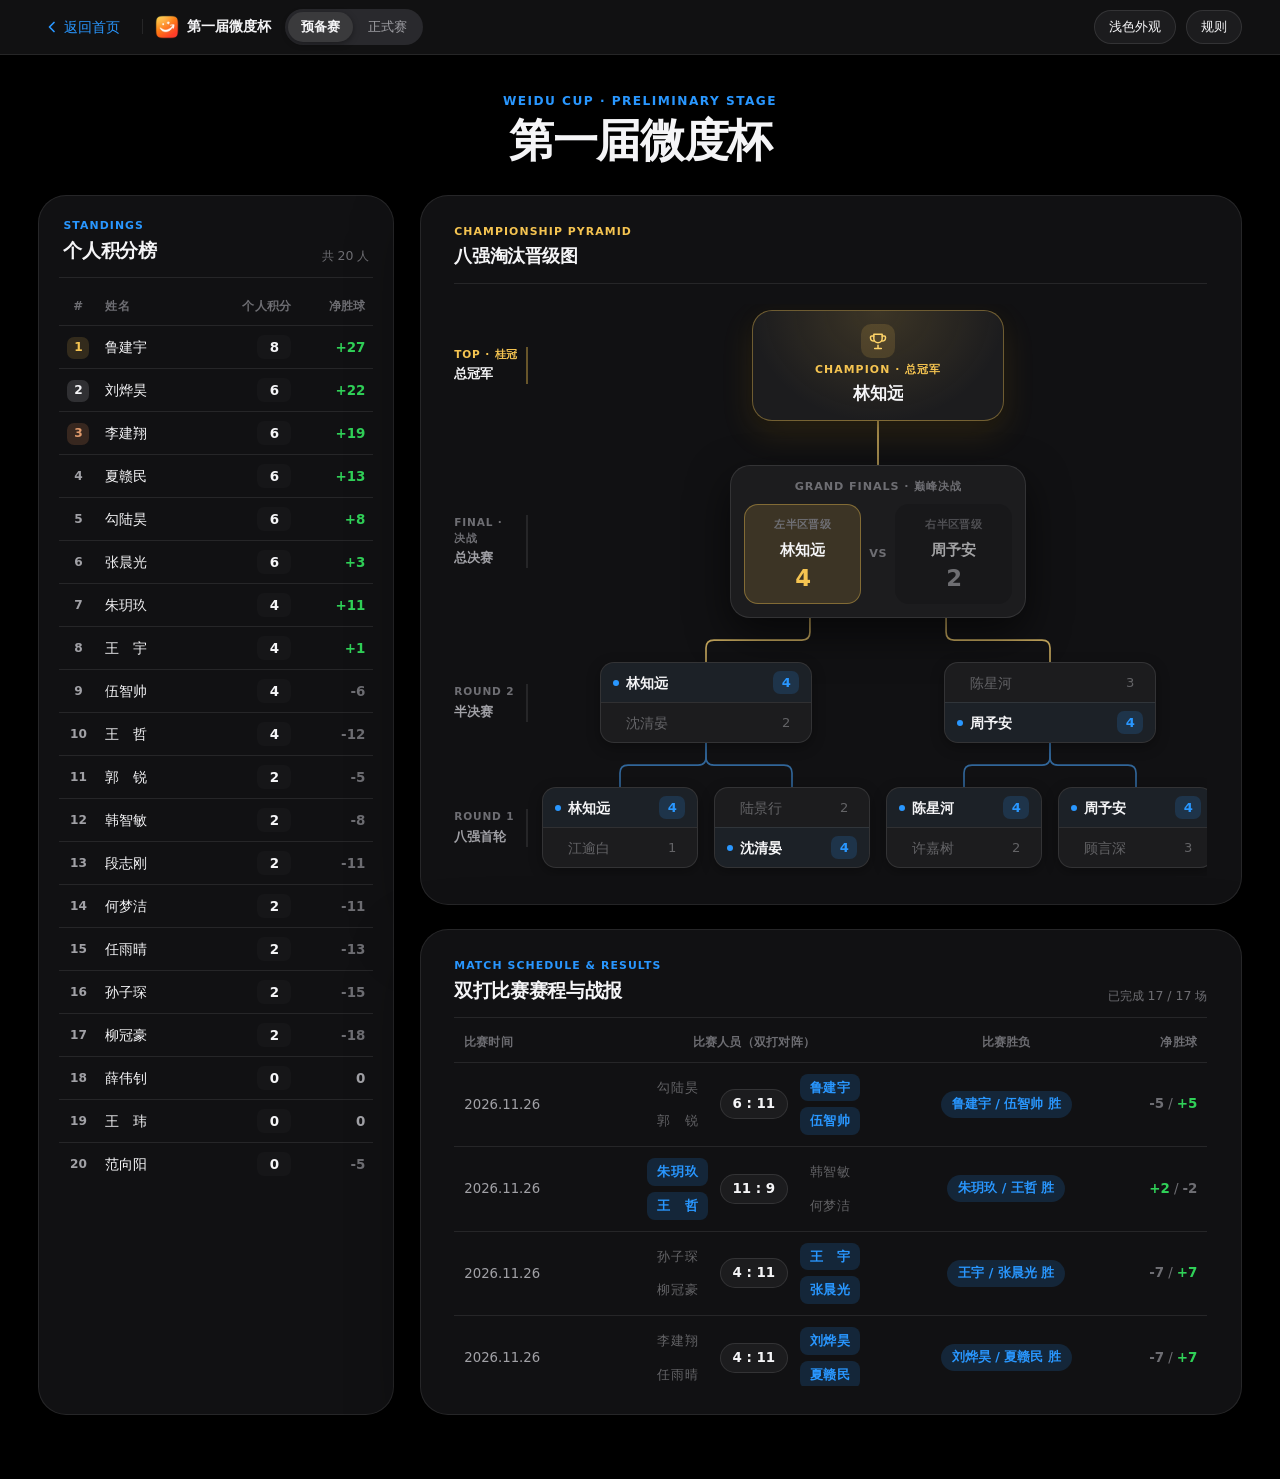
==== commit 30a4583d: "Add files via upload" ====
--- a/weidu-cup.html
+++ b/weidu-cup.html
@@ -44,6 +44,10 @@
             <img class="apple-brand-mark" src="happy-everyday-mark.png" alt="" width="24" height="24">
             <span class="apple-nav-brand" id="nav-tournament-name">第一届微度杯</span>
           </div>
+          <div class="apple-segmented apple-stage-tabs" id="tournament-stage-tabs" role="tablist" aria-label="赛事阶段切换">
+            <button type="button" class="apple-seg-btn is-active" role="tab" aria-selected="true" data-stage-tab="preliminary">预备赛</button>
+            <button type="button" class="apple-seg-btn" role="tab" aria-selected="false" data-stage-tab="official">正式赛</button>
+          </div>
         </div>
 
         <div class="apple-nav-right">
@@ -57,6 +61,9 @@
 
           <button type="button" class="apple-theme-btn" id="apple-theme-toggle" aria-label="切换浅色或深色外观">
             <span id="apple-theme-label">浅色外观</span>
+          </button>
+          <button type="button" class="apple-theme-btn apple-rules-btn" id="apple-rules-toggle" aria-haspopup="dialog" aria-controls="cup-rules-modal">
+            <span>规则</span>
           </button>
         </div>
       </div>
@@ -110,7 +117,30 @@
               </div>
             </div>
           </div>
-          <p class="apple-footnote">提示：悬停或轻触左侧积分榜姓名或右侧对阵选手，可联动高亮该选手的排名与晋级路径。</p>
+
+          <section class="apple-bracket-surface match-records-surface" aria-labelledby="match-records-title">
+            <div class="match-records-header">
+              <div>
+                <p class="standings-eyebrow">MATCH SCHEDULE &amp; RESULTS</p>
+                <h2 class="standings-title" id="match-records-title">双打比赛赛程与战报</h2>
+              </div>
+              <span class="standings-meta" id="match-records-count"></span>
+            </div>
+
+            <div class="match-records-table-wrap">
+              <table class="match-records-table">
+                <thead>
+                  <tr>
+                    <th scope="col" class="col-mtime">比赛时间</th>
+                    <th scope="col" class="col-mplayers">比赛人员（双打对阵）</th>
+                    <th scope="col" class="col-mresult">比赛胜负</th>
+                    <th scope="col" class="col-mgd">净胜球</th>
+                  </tr>
+                </thead>
+                <tbody id="match-records-tbody"></tbody>
+              </table>
+            </div>
+          </section>
         </div>
       </section>
 
@@ -130,6 +160,27 @@
         <p class="apple-footnote">提示：将鼠标悬停或轻触任意队伍名称，可高亮追踪该队伍的完整晋级轨迹。</p>
       </section>
     </main>
+
+    <!-- 记分规则弹窗 -->
+    <div class="apple-modal-backdrop" id="cup-rules-modal" role="dialog" aria-modal="true" aria-labelledby="cup-rules-title" hidden>
+      <div class="apple-modal-card">
+        <div class="apple-modal-header">
+          <div>
+            <p class="apple-modal-eyebrow" id="cup-rules-eyebrow">SCORING &amp; RANKING RULES</p>
+            <h2 class="apple-modal-title" id="cup-rules-title">本局记分与排名规则</h2>
+          </div>
+          <button type="button" class="apple-modal-close" id="cup-rules-close" aria-label="关闭规则弹窗">
+            <svg width="16" height="16" viewBox="0 0 16 16" fill="none" aria-hidden="true">
+              <path d="M4 4L12 12M12 4L4 12" stroke="currentColor" stroke-width="1.75" stroke-linecap="round"/>
+            </svg>
+          </button>
+        </div>
+        <ol class="apple-rules-list" id="cup-rules-list"></ol>
+        <div class="apple-modal-footer">
+          <button type="button" class="apple-modal-primary-btn" id="cup-rules-confirm">我知道了</button>
+        </div>
+      </div>
+    </div>
   </div>
 </body>
 </html>
--- a/weidu-cup.css
+++ b/weidu-cup.css
@@ -152,6 +152,7 @@
   display: flex;
   align-items: center;
   gap: 12px;
+  flex-wrap: wrap;
 }
 
 .apple-back-link {
@@ -251,6 +252,176 @@
   box-shadow: var(--shadow-card);
 }
 
+.apple-stage-tabs {
+  margin-left: 2px;
+}
+
+/* ==========================================================================
+    Scoring Rules Modal (Apple Sheet / Dialog)
+   ========================================================================== */
+.apple-modal-backdrop {
+  position: fixed;
+  inset: 0;
+  z-index: 80;
+  display: grid;
+  place-items: center;
+  padding: 20px;
+  background: rgba(0, 0, 0, 0.44);
+  backdrop-filter: blur(12px);
+  -webkit-backdrop-filter: blur(12px);
+  animation: apple-modal-fade 0.18s ease-out;
+}
+
+.apple-modal-card {
+  width: min(100%, 500px);
+  background: var(--bg-surface);
+  border: 1px solid var(--line-card);
+  border-radius: 26px;
+  box-shadow: var(--shadow-finals);
+  padding: 24px 24px 20px;
+  display: flex;
+  flex-direction: column;
+  gap: 18px;
+  animation: apple-modal-pop 0.22s cubic-bezier(0.22, 1, 0.36, 1);
+}
+
+.apple-modal-header {
+  display: flex;
+  align-items: flex-start;
+  justify-content: space-between;
+  gap: 12px;
+  padding-bottom: 14px;
+  border-bottom: 1px solid var(--line-hairline);
+}
+
+.apple-modal-eyebrow {
+  margin: 0 0 4px;
+  font-size: 0.68rem;
+  font-weight: 600;
+  letter-spacing: 0.1em;
+  text-transform: uppercase;
+  color: var(--accent-blue);
+}
+
+.apple-modal-title {
+  margin: 0;
+  font-size: 1.2rem;
+  font-weight: 700;
+  letter-spacing: -0.02em;
+  color: var(--ink-primary);
+}
+
+.apple-modal-close {
+  flex: none;
+  width: 30px;
+  height: 30px;
+  border-radius: 50%;
+  border: 0;
+  background: var(--bg-subtle);
+  color: var(--ink-secondary);
+  display: inline-flex;
+  align-items: center;
+  justify-content: center;
+  transition: background-color 0.18s ease, color 0.18s ease;
+}
+
+.apple-modal-close:hover {
+  background: var(--bg-seg);
+  color: var(--ink-primary);
+}
+
+.apple-rules-list {
+  margin: 0;
+  padding: 0;
+  list-style: none;
+  display: flex;
+  flex-direction: column;
+  gap: 12px;
+}
+
+.apple-rule-item {
+  display: grid;
+  grid-template-columns: 26px minmax(0, 1fr);
+  gap: 12px;
+  align-items: start;
+  padding: 12px 14px;
+  border-radius: 16px;
+  background: var(--bg-subtle);
+  border: 1px solid var(--line-hairline);
+}
+
+.apple-rule-num {
+  width: 24px;
+  height: 24px;
+  border-radius: 8px;
+  background: var(--accent-blue-soft);
+  color: var(--accent-blue);
+  font-size: 0.78rem;
+  font-weight: 700;
+  font-variant-numeric: tabular-nums;
+  display: inline-flex;
+  align-items: center;
+  justify-content: center;
+  margin-top: 1px;
+}
+
+.apple-rule-body {
+  display: flex;
+  flex-direction: column;
+  gap: 3px;
+}
+
+.apple-rule-label {
+  font-size: 0.9rem;
+  font-weight: 650;
+  color: var(--ink-primary);
+}
+
+.apple-rule-detail {
+  margin: 0;
+  font-size: 0.84rem;
+  line-height: 1.55;
+  color: var(--ink-secondary);
+}
+
+.apple-modal-footer {
+  display: flex;
+  justify-content: flex-end;
+  padding-top: 2px;
+}
+
+.apple-modal-primary-btn {
+  border: 0;
+  background: var(--accent-blue);
+  color: #ffffff;
+  padding: 8px 20px;
+  border-radius: 980px;
+  font-size: 0.85rem;
+  font-weight: 600;
+  transition: filter 0.18s ease, transform 0.18s ease;
+}
+
+.apple-modal-primary-btn:hover {
+  filter: brightness(1.08);
+}
+
+@keyframes apple-modal-fade {
+  from { opacity: 0; }
+  to { opacity: 1; }
+}
+
+@keyframes apple-modal-pop {
+  from { opacity: 0; transform: scale(0.96) translateY(6px); }
+  to { opacity: 1; transform: scale(1) translateY(0); }
+}
+
+.match-record-empty-row td {
+  padding: 36px 16px;
+  text-align: center;
+  color: var(--ink-tertiary);
+  font-size: 0.86rem;
+}
+
 /* ==========================================================================
     Apple Product Showcase Hero Section
    ========================================================================== */
@@ -294,7 +465,7 @@
 .pyramid-workspace {
   display: grid;
   grid-template-columns: minmax(300px, 356px) minmax(0, 1fr);
-  align-items: start;
+  align-items: stretch;
   gap: clamp(18px, 2vw, 26px);
 }
 
@@ -430,7 +601,15 @@
 .standings-player-name {
   font-weight: 550;
   color: var(--ink-primary);
-  letter-spacing: -0.01em;
+  letter-spacing: 0;
+  white-space: nowrap;
+}
+
+.cjk-name-align {
+  display: inline-flex;
+  justify-content: space-between;
+  width: 3em;
+  letter-spacing: 0;
 }
 
 .standings-pts-cell {
@@ -472,8 +651,231 @@
 .apple-pyramid-shell {
   display: flex;
   flex-direction: column;
-  gap: 14px;
+  gap: clamp(18px, 2vw, 24px);
   min-width: 0;
+}
+
+/* Bottom-Right Doubles Match Records Card */
+.match-records-surface {
+  flex: 1;
+  display: flex;
+  flex-direction: column;
+  padding: clamp(20px, 2.2vw, 26px) clamp(20px, 2.6vw, 34px);
+}
+
+.match-records-header {
+  display: flex;
+  align-items: flex-end;
+  justify-content: space-between;
+  gap: 12px;
+  padding-bottom: 12px;
+  margin-bottom: 8px;
+  border-bottom: 1px solid var(--line-hairline);
+}
+
+.match-records-table-wrap {
+  width: 100%;
+  overflow-x: auto;
+  overflow-y: auto;
+  max-height: 360px;
+}
+
+.match-records-table {
+  width: 100%;
+  min-width: 640px;
+  border-collapse: collapse;
+  font-size: 0.875rem;
+}
+
+.match-records-table thead th {
+  position: sticky;
+  top: 0;
+  z-index: 2;
+  background: var(--bg-surface);
+  padding: 8px 10px 10px;
+  font-size: 0.74rem;
+  font-weight: 600;
+  letter-spacing: 0.02em;
+  color: var(--ink-tertiary);
+  border-bottom: 1px solid var(--line-hairline);
+  white-space: nowrap;
+}
+
+.match-records-table .col-mtime {
+  text-align: left;
+  width: 136px;
+}
+
+.match-records-table .col-mplayers {
+  text-align: center;
+}
+
+.match-records-table .col-mresult {
+  text-align: center;
+  width: 178px;
+}
+
+.match-records-table .col-mgd {
+  text-align: right;
+  width: 112px;
+}
+
+.match-record-row + .match-record-row td {
+  border-top: 1px solid var(--line-hairline);
+}
+
+.match-record-row {
+  transition: background-color 0.18s ease, opacity 0.2s ease;
+}
+
+.match-record-row:hover {
+  background: var(--bg-row-hover);
+}
+
+.match-record-row td {
+  padding: 11px 10px;
+  vertical-align: middle;
+}
+
+.mtime-cell {
+  font-variant-numeric: tabular-nums;
+  color: var(--ink-secondary);
+  font-size: 0.83rem;
+  white-space: nowrap;
+}
+
+.mplayers-duel {
+  display: grid;
+  grid-template-columns: minmax(0, 1fr) auto minmax(0, 1fr);
+  align-items: center;
+  gap: 12px;
+}
+
+.mpair {
+  display: inline-flex;
+  align-items: center;
+  gap: 6px;
+  flex-wrap: wrap;
+}
+
+.mpair-left {
+  justify-content: flex-end;
+}
+
+.mpair-right {
+  justify-content: flex-start;
+}
+
+.mplayer-chip {
+  display: inline-flex;
+  align-items: center;
+  padding: 3px 9px;
+  border-radius: 8px;
+  background: var(--bg-subtle);
+  border: 1px solid transparent;
+  color: var(--ink-primary);
+  font-size: 0.84rem;
+  font-weight: 500;
+  white-space: pre;
+  cursor: pointer;
+  transition: background-color 0.18s ease, color 0.18s ease, border-color 0.18s ease, opacity 0.2s ease;
+}
+
+.mpair.is-pair-winner .mplayer-chip {
+  background: var(--accent-blue-soft);
+  color: var(--accent-blue);
+  font-weight: 650;
+}
+
+.mpair.is-pair-loser .mplayer-chip {
+  color: var(--ink-loser);
+  background: transparent;
+}
+
+.mscore-group {
+  display: inline-flex;
+  align-items: center;
+  justify-content: center;
+  gap: 5px;
+  flex-wrap: wrap;
+}
+
+.mscore-pill {
+  display: inline-flex;
+  align-items: center;
+  justify-content: center;
+  min-width: 68px;
+  padding: 4px 10px;
+  border-radius: 980px;
+  background: var(--bg-elevated);
+  border: 1px solid var(--line-card);
+  font-variant-numeric: tabular-nums;
+  font-weight: 700;
+  font-size: 0.84rem;
+  color: var(--ink-primary);
+  white-space: nowrap;
+}
+
+.mscore-pill.is-set {
+  min-width: 58px;
+  padding: 3px 8px;
+  font-size: 0.8rem;
+}
+
+.mscore-pill.is-pending {
+  color: var(--ink-tertiary);
+  font-weight: 500;
+  font-size: 0.78rem;
+}
+
+.mresult-cell {
+  text-align: center;
+}
+
+.mresult-badge {
+  display: inline-flex;
+  align-items: center;
+  justify-content: center;
+  padding: 4px 11px;
+  border-radius: 980px;
+  font-size: 0.79rem;
+  font-weight: 600;
+  background: var(--accent-blue-soft);
+  color: var(--accent-blue);
+  white-space: nowrap;
+}
+
+.mresult-badge.is-pending {
+  background: var(--bg-subtle);
+  color: var(--ink-tertiary);
+  font-weight: 500;
+}
+
+.mresult-badge.is-draw {
+  background: var(--bg-subtle);
+  color: var(--ink-secondary);
+}
+
+.mgd-cell {
+  text-align: right;
+  font-variant-numeric: tabular-nums;
+  font-weight: 600;
+  font-size: 0.84rem;
+  white-space: nowrap;
+}
+
+.mgd-pos {
+  color: var(--accent-green);
+}
+
+.mgd-neg {
+  color: var(--ink-tertiary);
+}
+
+.mgd-sep {
+  margin: 0 4px;
+  color: var(--ink-tertiary);
+  font-weight: 400;
 }
 
 .pyramid-surface {
@@ -1107,8 +1509,20 @@
 }
 
 body.is-highlighting-player .team-slot:not(.is-team-focus),
-body.is-highlighting-player .finals-contender:not(.is-team-focus) {
+body.is-highlighting-player .finals-contender:not(.is-team-focus),
+body.is-highlighting-player .mplayer-chip:not(.is-team-focus) {
   opacity: 0.34;
+}
+
+body.is-highlighting-player .match-record-row:not(.has-team-focus) {
+  opacity: 0.42;
+}
+
+body.is-highlighting-player .mplayer-chip.is-team-focus {
+  background: var(--accent-blue-soft);
+  border-color: var(--accent-blue);
+  color: var(--accent-blue);
+  opacity: 1;
 }
 
 body.is-highlighting-player .team-slot.is-team-focus {
@@ -1160,7 +1574,7 @@
   }
   .apple-nav-right {
     width: 100%;
-    justify-content: space-between;
+    justify-content: flex-end;
   }
   .apple-seg-btn {
     padding: 5px 10px;
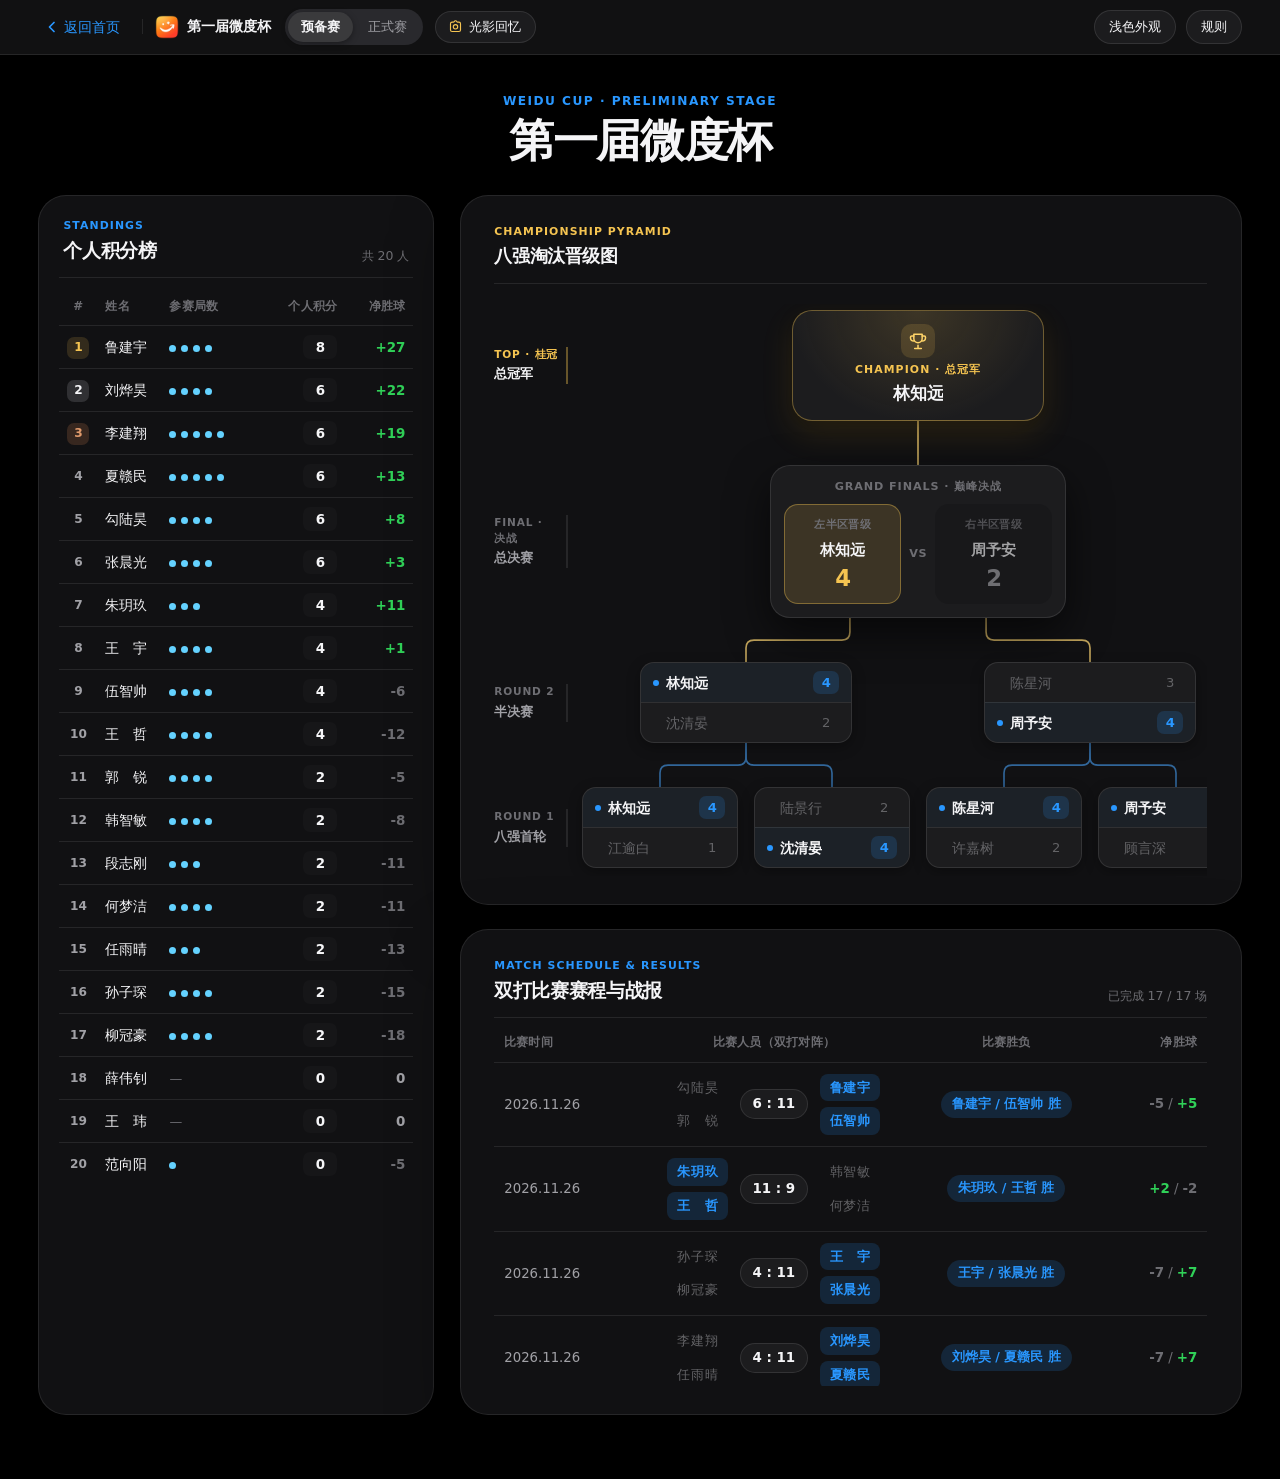
==== commit 8874c66b: "Add files via upload" ====
--- a/weidu-cup.html
+++ b/weidu-cup.html
@@ -48,6 +48,13 @@
             <button type="button" class="apple-seg-btn is-active" role="tab" aria-selected="true" data-stage-tab="preliminary">预备赛</button>
             <button type="button" class="apple-seg-btn" role="tab" aria-selected="false" data-stage-tab="official">正式赛</button>
           </div>
+          <button type="button" class="apple-memories-btn" id="apple-memories-toggle" aria-pressed="false">
+            <svg class="memories-btn-icon" width="15" height="15" viewBox="0 0 24 24" fill="none" aria-hidden="true">
+              <path d="M4 7.5A2.5 2.5 0 0 1 6.5 5h2.08a1.5 1.5 0 0 0 1.25-.67l.64-.96A1.5 1.5 0 0 1 11.72 2.7h.56a1.5 1.5 0 0 1 1.25.67l.64.96a1.5 1.5 0 0 0 1.25.67h2.08A2.5 2.5 0 0 1 20 7.5v10a2.5 2.5 0 0 1-2.5 2.5h-11A2.5 2.5 0 0 1 4 17.5v-10Z" stroke="currentColor" stroke-width="1.8" stroke-linejoin="round"/>
+              <circle cx="12" cy="12.5" r="3.5" stroke="currentColor" stroke-width="1.8"/>
+            </svg>
+            <span id="apple-memories-label">光影回忆</span>
+          </button>
         </div>
 
         <div class="apple-nav-right">
@@ -92,6 +99,7 @@
                 <tr>
                   <th scope="col" class="col-rank">#</th>
                   <th scope="col" class="col-player">姓名</th>
+                  <th scope="col" class="col-played">参赛局数</th>
                   <th scope="col" class="col-pts">个人积分</th>
                   <th scope="col" class="col-gd">净胜球</th>
                 </tr>
@@ -159,7 +167,71 @@
         </div>
         <p class="apple-footnote">提示：将鼠标悬停或轻触任意队伍名称，可高亮追踪该队伍的完整晋级轨迹。</p>
       </section>
+
+      <!-- 视图选项 C：光影回忆（珍藏照片墙 + 本地上传预览 + 全屏灯箱） -->
+      <section id="view-memories" class="memories-workspace" aria-labelledby="memories-main-title" hidden>
+        <div class="apple-bracket-surface memories-surface" id="memories-dropzone">
+          <div class="memories-toolbar">
+            <div class="memories-toolbar-info">
+              <span class="memories-count-pill" id="memories-count-pill">已珍藏 0 张瞬间</span>
+              <span class="memories-subtitle" id="memories-subtitle">比分会翻篇，但并肩流汗、击掌大笑的每一刻都值得永久珍藏。</span>
+            </div>
+            <div class="memories-toolbar-actions">
+              <input type="file" id="memories-file-input" accept="image/*" multiple hidden>
+              <button type="button" class="memories-upload-btn" id="memories-upload-btn">
+                <svg width="15" height="15" viewBox="0 0 16 16" fill="none" aria-hidden="true">
+                  <path d="M8 3.25v9.5M3.25 8h9.5" stroke="currentColor" stroke-width="1.8" stroke-linecap="round"/>
+                </svg>
+                <span>上传照片</span>
+              </button>
+            </div>
+          </div>
+
+          <div class="memories-empty" id="memories-empty">
+            <div class="memories-empty-icon" aria-hidden="true">
+              <svg width="34" height="34" viewBox="0 0 24 24" fill="none">
+                <rect x="3" y="5" width="18" height="14" rx="3" stroke="currentColor" stroke-width="1.6"/>
+                <circle cx="8.5" cy="10" r="1.6" stroke="currentColor" stroke-width="1.6"/>
+                <path d="M4.5 17l4.6-4.2a1.5 1.5 0 0 1 2.05.03L14 15.5l2.35-2.15a1.5 1.5 0 0 1 2.05.03L20 14.8" stroke="currentColor" stroke-width="1.6" stroke-linecap="round" stroke-linejoin="round"/>
+              </svg>
+            </div>
+            <h3 class="memories-empty-title">把赛场上的欢笑定格在这里</h3>
+            <p class="memories-empty-desc">点击右上角「上传照片」或直接将照片拖入此区域，支持一次选择多张照片，点击任意照片可全屏沉浸翻阅。</p>
+          </div>
+
+          <div class="memories-grid" id="memories-grid" hidden></div>
+        </div>
+      </section>
     </main>
+
+    <!-- 光影回忆全屏暗房灯箱 -->
+    <div class="memories-lightbox" id="cup-lightbox-modal" role="dialog" aria-modal="true" aria-label="照片大图预览" hidden>
+      <button type="button" class="lightbox-close-btn" id="lightbox-close" aria-label="关闭大图预览">
+        <svg width="18" height="18" viewBox="0 0 16 16" fill="none" aria-hidden="true">
+          <path d="M4 4L12 12M12 4L4 12" stroke="currentColor" stroke-width="1.8" stroke-linecap="round"/>
+        </svg>
+      </button>
+      <button type="button" class="lightbox-nav-btn is-prev" id="lightbox-prev" aria-label="上一张照片">
+        <svg width="20" height="20" viewBox="0 0 20 20" fill="none" aria-hidden="true">
+          <path d="M12.5 4.5L7 10l5.5 5.5" stroke="currentColor" stroke-width="2" stroke-linecap="round" stroke-linejoin="round"/>
+        </svg>
+      </button>
+      <figure class="lightbox-stage">
+        <img class="lightbox-img" id="lightbox-img" src="" alt="">
+        <figcaption class="lightbox-caption-bar">
+          <div class="lightbox-caption-text" id="lightbox-caption"></div>
+          <div class="lightbox-caption-meta">
+            <span id="lightbox-date"></span>
+            <span class="lightbox-counter" id="lightbox-counter"></span>
+          </div>
+        </figcaption>
+      </figure>
+      <button type="button" class="lightbox-nav-btn is-next" id="lightbox-next" aria-label="下一张照片">
+        <svg width="20" height="20" viewBox="0 0 20 20" fill="none" aria-hidden="true">
+          <path d="M7.5 4.5L13 10l-5.5 5.5" stroke="currentColor" stroke-width="2" stroke-linecap="round" stroke-linejoin="round"/>
+        </svg>
+      </button>
+    </div>
 
     <!-- 记分规则弹窗 -->
     <div class="apple-modal-backdrop" id="cup-rules-modal" role="dialog" aria-modal="true" aria-labelledby="cup-rules-title" hidden>
--- a/weidu-cup.css
+++ b/weidu-cup.css
@@ -254,6 +254,46 @@
 
 .apple-stage-tabs {
   margin-left: 2px;
+}
+
+.apple-memories-btn {
+  display: inline-flex;
+  align-items: center;
+  gap: 6px;
+  padding: 5px 14px 5px 12px;
+  border-radius: 980px;
+  border: 1px solid var(--line-card);
+  background: var(--bg-elevated);
+  color: var(--ink-primary);
+  font-size: 0.8125rem;
+  font-weight: 550;
+  white-space: nowrap;
+  transition: background-color 0.2s ease, border-color 0.2s ease, color 0.2s ease, box-shadow 0.2s ease;
+}
+
+.apple-memories-btn .memories-btn-icon {
+  color: var(--accent-gold);
+  transition: transform 0.22s ease, color 0.2s ease;
+}
+
+.apple-memories-btn:hover {
+  border-color: var(--accent-gold-border);
+  box-shadow: var(--shadow-card);
+}
+
+.apple-memories-btn:hover .memories-btn-icon {
+  transform: scale(1.08);
+}
+
+.apple-memories-btn.is-active {
+  background: var(--accent-gold-soft);
+  border-color: var(--accent-gold-border);
+  color: var(--accent-gold);
+  font-weight: 650;
+}
+
+.apple-memories-btn.is-active .memories-btn-icon {
+  color: var(--accent-gold);
 }
 
 /* ==========================================================================
@@ -464,7 +504,7 @@
    ========================================================================== */
 .pyramid-workspace {
   display: grid;
-  grid-template-columns: minmax(300px, 356px) minmax(0, 1fr);
+  grid-template-columns: minmax(340px, 396px) minmax(0, 1fr);
   align-items: stretch;
   gap: clamp(18px, 2vw, 26px);
 }
@@ -541,12 +581,17 @@
 
 .standings-table .col-player {
   text-align: left;
+  width: 64px;
+}
+
+.standings-table .col-played {
+  text-align: left;
 }
 
 .standings-table .col-pts,
 .standings-table .col-gd {
   text-align: right;
-  width: 74px;
+  width: 68px;
 }
 
 .standings-row {
@@ -610,6 +655,36 @@
   justify-content: space-between;
   width: 3em;
   letter-spacing: 0;
+}
+
+.standings-played-cell {
+  text-align: left;
+}
+
+.played-dots {
+  display: inline-flex;
+  align-items: center;
+  gap: 5px;
+  flex-wrap: wrap;
+  vertical-align: middle;
+}
+
+.played-dot {
+  width: 7px;
+  height: 7px;
+  border-radius: 50%;
+  background: #007aff;
+  flex: none;
+}
+
+body[data-apple-theme="dark"] .played-dot {
+  background: #64d2ff;
+}
+
+.played-empty {
+  color: var(--ink-tertiary);
+  font-size: 0.8rem;
+  user-select: none;
 }
 
 .standings-pts-cell {
@@ -1550,6 +1625,357 @@
   text-align: center;
   font-size: 0.8125rem;
   color: var(--ink-tertiary);
+}
+
+/* ==========================================================================
+    Cherished Memories Gallery & Cinema Lightbox
+   ========================================================================== */
+.memories-workspace {
+  width: 100%;
+}
+
+.memories-surface {
+  display: flex;
+  flex-direction: column;
+  gap: 24px;
+  transition: border-color 0.2s ease, background-color 0.2s ease;
+}
+
+.memories-surface.is-dragover {
+  border-color: var(--accent-gold-border);
+  background: color-mix(in srgb, var(--accent-gold-soft) 35%, var(--bg-surface));
+}
+
+.memories-toolbar {
+  display: flex;
+  align-items: center;
+  justify-content: space-between;
+  gap: 14px 20px;
+  flex-wrap: wrap;
+  padding-bottom: 16px;
+  border-bottom: 1px solid var(--line-hairline);
+}
+
+.memories-toolbar-info {
+  display: flex;
+  align-items: center;
+  gap: 12px;
+  flex-wrap: wrap;
+}
+
+.memories-count-pill {
+  display: inline-flex;
+  align-items: center;
+  padding: 4px 12px;
+  border-radius: 980px;
+  background: var(--accent-gold-soft);
+  color: var(--accent-gold);
+  font-size: 0.78rem;
+  font-weight: 650;
+  font-variant-numeric: tabular-nums;
+}
+
+.memories-subtitle {
+  font-size: 0.875rem;
+  color: var(--ink-secondary);
+}
+
+.memories-upload-btn {
+  display: inline-flex;
+  align-items: center;
+  gap: 6px;
+  padding: 8px 18px;
+  border-radius: 980px;
+  border: 0;
+  background: var(--accent-blue);
+  color: #ffffff;
+  font-size: 0.84rem;
+  font-weight: 600;
+  transition: filter 0.18s ease, transform 0.18s ease;
+}
+
+.memories-upload-btn:hover {
+  filter: brightness(1.08);
+  transform: translateY(-1px);
+}
+
+.memories-empty {
+  display: flex;
+  flex-direction: column;
+  align-items: center;
+  justify-content: center;
+  text-align: center;
+  padding: clamp(48px, 7vw, 84px) 20px;
+  border: 1.5px dashed var(--line-card);
+  border-radius: 22px;
+  background: var(--bg-subtle);
+  gap: 10px;
+  cursor: pointer;
+  transition: border-color 0.2s ease, background-color 0.2s ease;
+}
+
+.memories-empty:hover {
+  border-color: var(--accent-gold-border);
+}
+
+.memories-empty-icon {
+  width: 62px;
+  height: 62px;
+  border-radius: 18px;
+  display: grid;
+  place-items: center;
+  background: var(--accent-gold-soft);
+  color: var(--accent-gold);
+  margin-bottom: 4px;
+}
+
+.memories-empty-title {
+  margin: 0;
+  font-size: 1.08rem;
+  font-weight: 650;
+  color: var(--ink-primary);
+}
+
+.memories-empty-desc {
+  margin: 0;
+  max-width: 480px;
+  font-size: 0.85rem;
+  line-height: 1.6;
+  color: var(--ink-secondary);
+}
+
+.memories-grid {
+  display: grid;
+  grid-template-columns: repeat(auto-fill, minmax(260px, 1fr));
+  gap: 18px;
+}
+
+.memory-card {
+  position: relative;
+  margin: 0;
+  border-radius: 20px;
+  overflow: hidden;
+  background: var(--bg-elevated);
+  border: 1px solid var(--line-card);
+  box-shadow: var(--shadow-card);
+  cursor: pointer;
+  display: flex;
+  flex-direction: column;
+  transition: transform 0.26s cubic-bezier(0.22, 1, 0.36, 1), box-shadow 0.26s ease, border-color 0.22s ease;
+}
+
+.memory-card:hover {
+  transform: translateY(-4px);
+  box-shadow: var(--shadow-card-hover);
+  border-color: var(--accent-gold-border);
+}
+
+.memory-photo-wrap {
+  position: relative;
+  width: 100%;
+  aspect-ratio: 4 / 3;
+  overflow: hidden;
+  background: var(--bg-subtle);
+}
+
+.memory-photo {
+  width: 100%;
+  height: 100%;
+  object-fit: cover;
+  display: block;
+  transition: transform 0.42s cubic-bezier(0.22, 1, 0.36, 1);
+}
+
+.memory-card:hover .memory-photo {
+  transform: scale(1.04);
+}
+
+.memory-card-actions {
+  position: absolute;
+  top: 10px;
+  right: 10px;
+  display: flex;
+  gap: 6px;
+  opacity: 0;
+  transition: opacity 0.18s ease;
+  z-index: 2;
+}
+
+.memory-card:hover .memory-card-actions,
+.memory-card:focus-within .memory-card-actions {
+  opacity: 1;
+}
+
+.memory-action-btn {
+  width: 28px;
+  height: 28px;
+  border-radius: 50%;
+  border: 0;
+  background: rgba(20, 20, 22, 0.68);
+  backdrop-filter: blur(8px);
+  -webkit-backdrop-filter: blur(8px);
+  color: #f5f5f7;
+  display: inline-flex;
+  align-items: center;
+  justify-content: center;
+  font-size: 0.78rem;
+  transition: background-color 0.18s ease, transform 0.18s ease;
+}
+
+.memory-action-btn:hover {
+  background: rgba(20, 20, 22, 0.9);
+  transform: scale(1.08);
+}
+
+.memory-action-btn.is-delete:hover {
+  background: #d9383a;
+}
+
+.memory-meta {
+  padding: 12px 14px 13px;
+  display: flex;
+  align-items: baseline;
+  justify-content: space-between;
+  gap: 10px;
+}
+
+.memory-caption {
+  font-size: 0.875rem;
+  font-weight: 550;
+  color: var(--ink-primary);
+  overflow: hidden;
+  text-overflow: ellipsis;
+  white-space: nowrap;
+  min-width: 0;
+  flex: 1;
+}
+
+.memory-date {
+  font-size: 0.75rem;
+  color: var(--ink-tertiary);
+  font-variant-numeric: tabular-nums;
+  white-space: nowrap;
+}
+
+/* Fullscreen Cinema Lightbox */
+.memories-lightbox {
+  position: fixed;
+  inset: 0;
+  z-index: 95;
+  background: rgba(8, 8, 10, 0.88);
+  backdrop-filter: blur(18px);
+  -webkit-backdrop-filter: blur(18px);
+  display: grid;
+  place-items: center;
+  padding: 28px 64px;
+  animation: apple-modal-fade 0.18s ease-out;
+}
+
+.lightbox-stage {
+  margin: 0;
+  max-width: min(1160px, 100%);
+  max-height: 100%;
+  display: flex;
+  flex-direction: column;
+  align-items: center;
+  gap: 14px;
+}
+
+.lightbox-img {
+  max-width: 100%;
+  max-height: calc(100vh - 130px);
+  border-radius: 16px;
+  object-fit: contain;
+  box-shadow: 0 24px 68px rgba(0, 0, 0, 0.65);
+  user-select: none;
+}
+
+.lightbox-caption-bar {
+  display: flex;
+  flex-direction: column;
+  align-items: center;
+  gap: 4px;
+  text-align: center;
+  color: #f5f5f7;
+}
+
+.lightbox-caption-text {
+  font-size: 0.96rem;
+  font-weight: 600;
+}
+
+.lightbox-caption-meta {
+  display: inline-flex;
+  align-items: center;
+  gap: 10px;
+  font-size: 0.78rem;
+  color: rgba(245, 245, 247, 0.66);
+  font-variant-numeric: tabular-nums;
+}
+
+.lightbox-close-btn,
+.lightbox-nav-btn {
+  position: fixed;
+  border: 1px solid rgba(255, 255, 255, 0.14);
+  background: rgba(36, 36, 40, 0.68);
+  color: #f5f5f7;
+  border-radius: 50%;
+  display: inline-flex;
+  align-items: center;
+  justify-content: center;
+  transition: background-color 0.18s ease, transform 0.18s ease;
+}
+
+.lightbox-close-btn {
+  top: 22px;
+  right: 24px;
+  width: 40px;
+  height: 40px;
+}
+
+.lightbox-nav-btn {
+  top: 50%;
+  transform: translateY(-50%);
+  width: 44px;
+  height: 44px;
+}
+
+.lightbox-nav-btn.is-prev {
+  left: 20px;
+}
+
+.lightbox-nav-btn.is-next {
+  right: 20px;
+}
+
+.lightbox-close-btn:hover {
+  background: rgba(68, 68, 74, 0.88);
+  transform: scale(1.06);
+}
+
+.lightbox-nav-btn:hover {
+  background: rgba(68, 68, 74, 0.88);
+  transform: translateY(-50%) scale(1.06);
+}
+
+@media (max-width: 780px) {
+  .memories-lightbox {
+    padding: 20px 16px;
+  }
+  .lightbox-nav-btn {
+    top: auto;
+    bottom: 22px;
+    transform: none;
+  }
+  .lightbox-nav-btn:hover {
+    transform: scale(1.06);
+  }
+  .lightbox-nav-btn.is-prev {
+    left: calc(50% - 56px);
+  }
+  .lightbox-nav-btn.is-next {
+    right: calc(50% - 56px);
+  }
 }
 
 /* ==========================================================================
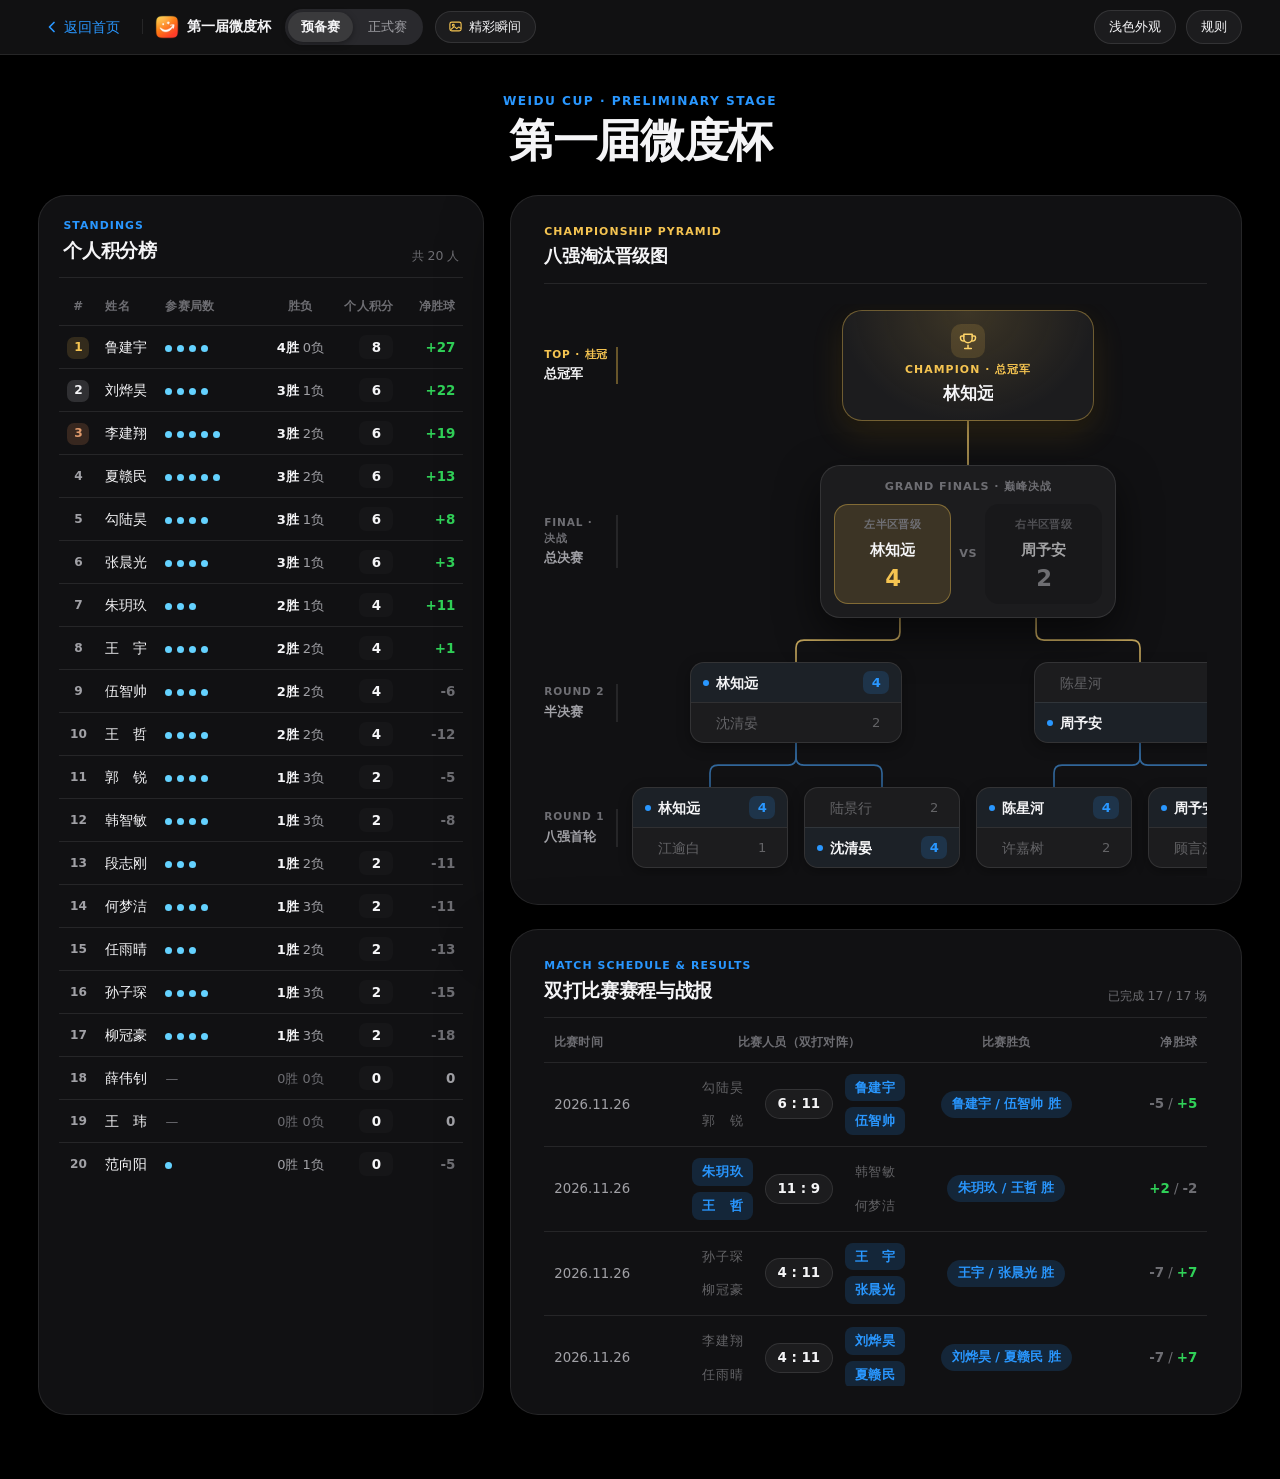
==== commit e331cc90: "Add files via upload" ====
--- a/weidu-cup.html
+++ b/weidu-cup.html
@@ -50,10 +50,11 @@
           </div>
           <button type="button" class="apple-memories-btn" id="apple-memories-toggle" aria-pressed="false">
             <svg class="memories-btn-icon" width="15" height="15" viewBox="0 0 24 24" fill="none" aria-hidden="true">
-              <path d="M4 7.5A2.5 2.5 0 0 1 6.5 5h2.08a1.5 1.5 0 0 0 1.25-.67l.64-.96A1.5 1.5 0 0 1 11.72 2.7h.56a1.5 1.5 0 0 1 1.25.67l.64.96a1.5 1.5 0 0 0 1.25.67h2.08A2.5 2.5 0 0 1 20 7.5v10a2.5 2.5 0 0 1-2.5 2.5h-11A2.5 2.5 0 0 1 4 17.5v-10Z" stroke="currentColor" stroke-width="1.8" stroke-linejoin="round"/>
-              <circle cx="12" cy="12.5" r="3.5" stroke="currentColor" stroke-width="1.8"/>
+              <rect x="3" y="5" width="18" height="14" rx="3" stroke="currentColor" stroke-width="1.8"/>
+              <circle cx="8.5" cy="10" r="1.5" stroke="currentColor" stroke-width="1.7"/>
+              <path d="M4.5 17l4.6-4.2a1.5 1.5 0 0 1 2.05.03L14 15.5l2.35-2.15a1.5 1.5 0 0 1 2.05.03L20 14.8" stroke="currentColor" stroke-width="1.7" stroke-linecap="round" stroke-linejoin="round"/>
             </svg>
-            <span id="apple-memories-label">光影回忆</span>
+            <span id="apple-memories-label">精彩瞬间</span>
           </button>
         </div>
 
@@ -100,6 +101,7 @@
                   <th scope="col" class="col-rank">#</th>
                   <th scope="col" class="col-player">姓名</th>
                   <th scope="col" class="col-played">参赛局数</th>
+                  <th scope="col" class="col-wl">胜负</th>
                   <th scope="col" class="col-pts">个人积分</th>
                   <th scope="col" class="col-gd">净胜球</th>
                 </tr>
@@ -168,22 +170,13 @@
         <p class="apple-footnote">提示：将鼠标悬停或轻触任意队伍名称，可高亮追踪该队伍的完整晋级轨迹。</p>
       </section>
 
-      <!-- 视图选项 C：光影回忆（珍藏照片墙 + 本地上传预览 + 全屏灯箱） -->
-      <section id="view-memories" class="memories-workspace" aria-labelledby="memories-main-title" hidden>
-        <div class="apple-bracket-surface memories-surface" id="memories-dropzone">
+      <!-- 视图选项 C：精彩瞬间（纯静态赛事照片展示墙 + 全屏大图灯箱） -->
+      <section id="view-memories" class="memories-workspace" aria-label="赛场精彩瞬间照片展示" hidden>
+        <div class="apple-bracket-surface memories-surface">
           <div class="memories-toolbar">
             <div class="memories-toolbar-info">
-              <span class="memories-count-pill" id="memories-count-pill">已珍藏 0 张瞬间</span>
-              <span class="memories-subtitle" id="memories-subtitle">比分会翻篇，但并肩流汗、击掌大笑的每一刻都值得永久珍藏。</span>
-            </div>
-            <div class="memories-toolbar-actions">
-              <input type="file" id="memories-file-input" accept="image/*" multiple hidden>
-              <button type="button" class="memories-upload-btn" id="memories-upload-btn">
-                <svg width="15" height="15" viewBox="0 0 16 16" fill="none" aria-hidden="true">
-                  <path d="M8 3.25v9.5M3.25 8h9.5" stroke="currentColor" stroke-width="1.8" stroke-linecap="round"/>
-                </svg>
-                <span>上传照片</span>
-              </button>
+              <span class="memories-count-pill" id="memories-count-pill" hidden></span>
+              <span class="memories-subtitle" id="memories-subtitle">定格每一场挥拍拼搏与欢呼击掌的高光时刻。</span>
             </div>
           </div>
 
@@ -195,8 +188,8 @@
                 <path d="M4.5 17l4.6-4.2a1.5 1.5 0 0 1 2.05.03L14 15.5l2.35-2.15a1.5 1.5 0 0 1 2.05.03L20 14.8" stroke="currentColor" stroke-width="1.6" stroke-linecap="round" stroke-linejoin="round"/>
               </svg>
             </div>
-            <h3 class="memories-empty-title">把赛场上的欢笑定格在这里</h3>
-            <p class="memories-empty-desc">点击右上角「上传照片」或直接将照片拖入此区域，支持一次选择多张照片，点击任意照片可全屏沉浸翻阅。</p>
+            <h3 class="memories-empty-title">精彩瞬间待收录</h3>
+            <p class="memories-empty-desc">赛事进行中的精彩抓拍与全员合影，将在整理后集中展示于此。</p>
           </div>
 
           <div class="memories-grid" id="memories-grid" hidden></div>
@@ -204,7 +197,7 @@
       </section>
     </main>
 
-    <!-- 光影回忆全屏暗房灯箱 -->
+    <!-- 精彩瞬间全屏大图灯箱 -->
     <div class="memories-lightbox" id="cup-lightbox-modal" role="dialog" aria-modal="true" aria-label="照片大图预览" hidden>
       <button type="button" class="lightbox-close-btn" id="lightbox-close" aria-label="关闭大图预览">
         <svg width="18" height="18" viewBox="0 0 16 16" fill="none" aria-hidden="true">
--- a/weidu-cup.css
+++ b/weidu-cup.css
@@ -504,7 +504,7 @@
    ========================================================================== */
 .pyramid-workspace {
   display: grid;
-  grid-template-columns: minmax(340px, 396px) minmax(0, 1fr);
+  grid-template-columns: minmax(390px, 446px) minmax(0, 1fr);
   align-items: stretch;
   gap: clamp(18px, 2vw, 26px);
 }
@@ -575,23 +575,29 @@
 }
 
 .standings-table .col-rank {
-  width: 38px;
+  width: 34px;
   text-align: center;
 }
 
 .standings-table .col-player {
   text-align: left;
-  width: 64px;
+  width: 60px;
 }
 
 .standings-table .col-played {
   text-align: left;
+}
+
+.standings-table .col-wl {
+  text-align: center;
+  width: 72px;
+  white-space: nowrap;
 }
 
 .standings-table .col-pts,
 .standings-table .col-gd {
   text-align: right;
-  width: 68px;
+  width: 62px;
 }
 
 .standings-row {
@@ -685,6 +691,40 @@
   color: var(--ink-tertiary);
   font-size: 0.8rem;
   user-select: none;
+}
+
+.standings-wl-cell {
+  text-align: center;
+  font-variant-numeric: tabular-nums;
+  white-space: nowrap;
+}
+
+.wl-record {
+  display: inline-flex;
+  align-items: center;
+  justify-content: center;
+  gap: 4px;
+  font-size: 0.8125rem;
+}
+
+.wl-win {
+  color: var(--ink-primary);
+  font-weight: 600;
+}
+
+.wl-win.is-zero {
+  color: var(--ink-secondary);
+  font-weight: 500;
+}
+
+.wl-loss {
+  color: var(--ink-secondary);
+  font-weight: 500;
+}
+
+.wl-zero {
+  color: var(--ink-tertiary);
+  font-size: 0.8rem;
 }
 
 .standings-pts-cell {
@@ -1641,11 +1681,6 @@
   transition: border-color 0.2s ease, background-color 0.2s ease;
 }
 
-.memories-surface.is-dragover {
-  border-color: var(--accent-gold-border);
-  background: color-mix(in srgb, var(--accent-gold-soft) 35%, var(--bg-surface));
-}
-
 .memories-toolbar {
   display: flex;
   align-items: center;
@@ -1680,42 +1715,17 @@
   color: var(--ink-secondary);
 }
 
-.memories-upload-btn {
-  display: inline-flex;
-  align-items: center;
-  gap: 6px;
-  padding: 8px 18px;
-  border-radius: 980px;
-  border: 0;
-  background: var(--accent-blue);
-  color: #ffffff;
-  font-size: 0.84rem;
-  font-weight: 600;
-  transition: filter 0.18s ease, transform 0.18s ease;
-}
-
-.memories-upload-btn:hover {
-  filter: brightness(1.08);
-  transform: translateY(-1px);
-}
-
 .memories-empty {
   display: flex;
   flex-direction: column;
   align-items: center;
   justify-content: center;
   text-align: center;
-  padding: clamp(48px, 7vw, 84px) 20px;
-  border: 1.5px dashed var(--line-card);
+  padding: clamp(52px, 7vw, 88px) 20px;
+  border: 1px solid var(--line-hairline);
   border-radius: 22px;
   background: var(--bg-subtle);
   gap: 10px;
-  cursor: pointer;
-  transition: border-color 0.2s ease, background-color 0.2s ease;
-}
-
-.memories-empty:hover {
-  border-color: var(--accent-gold-border);
 }
 
 .memories-empty-icon {
